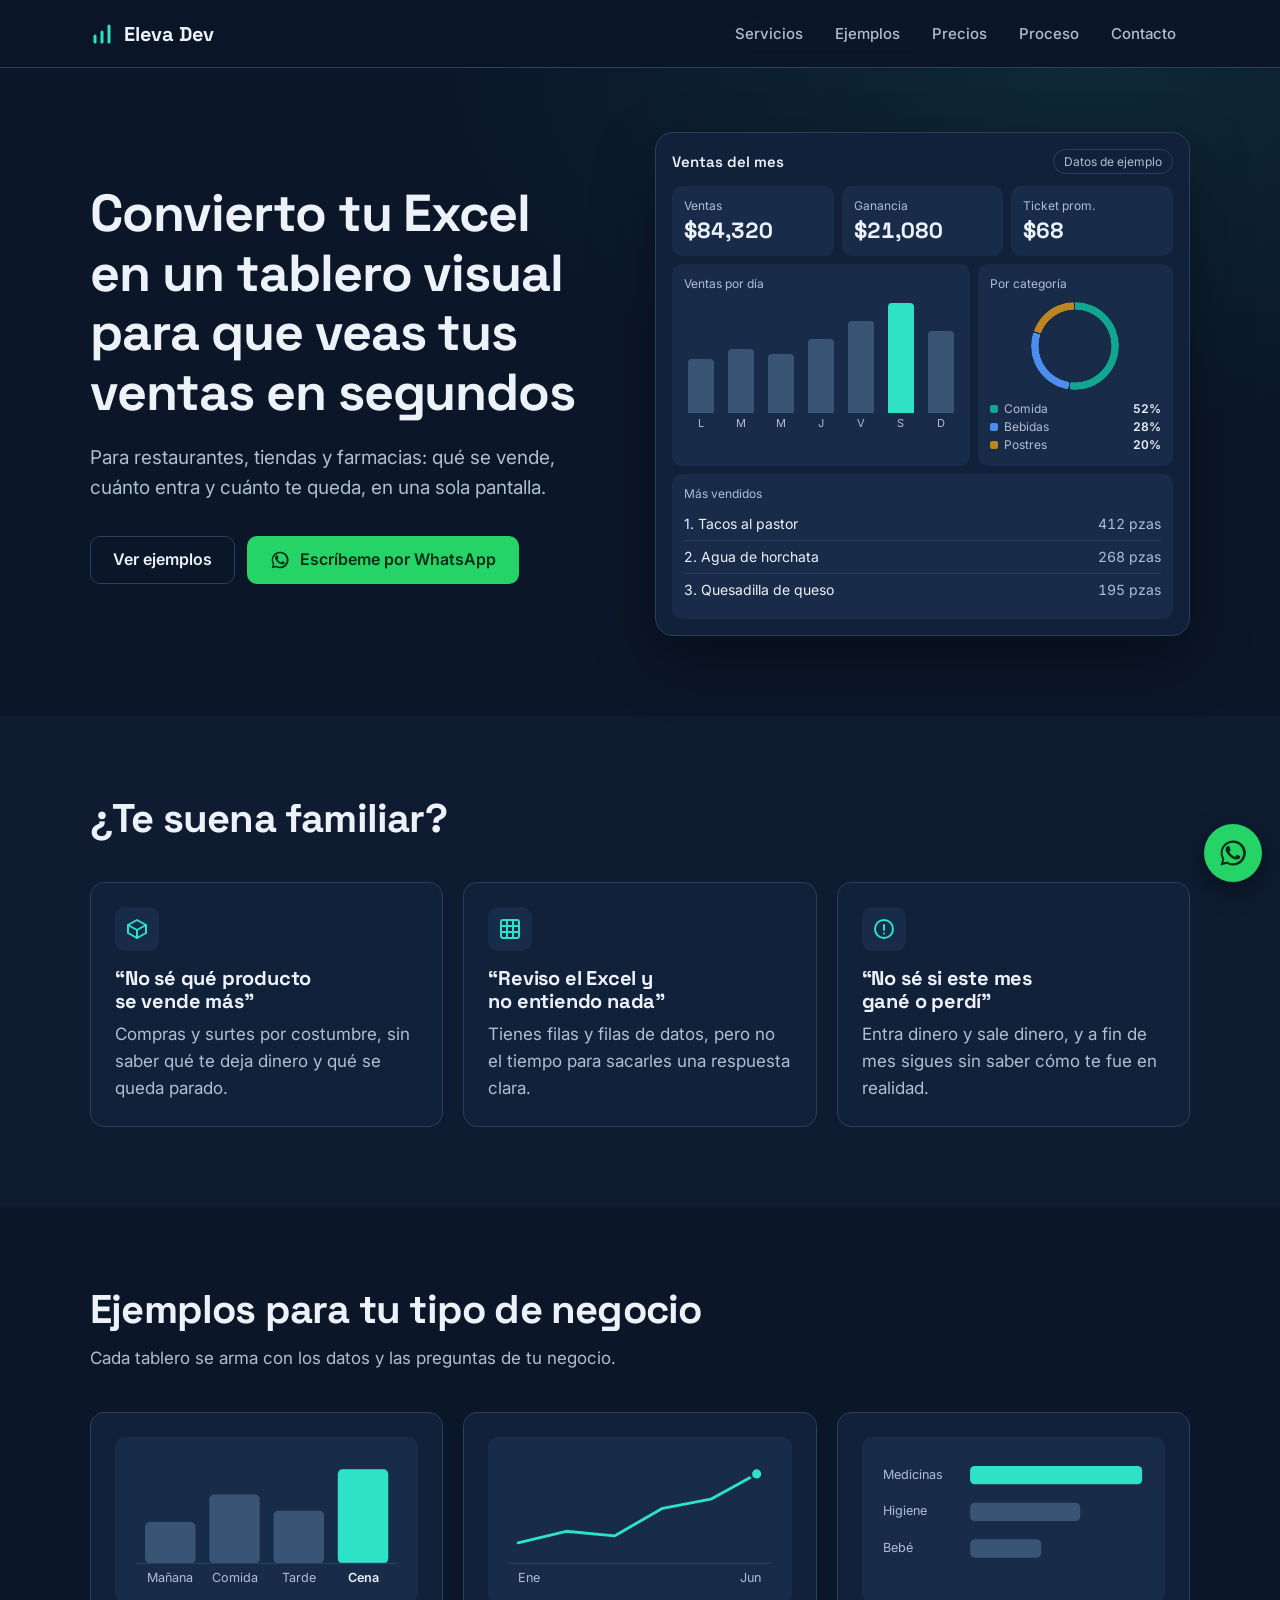
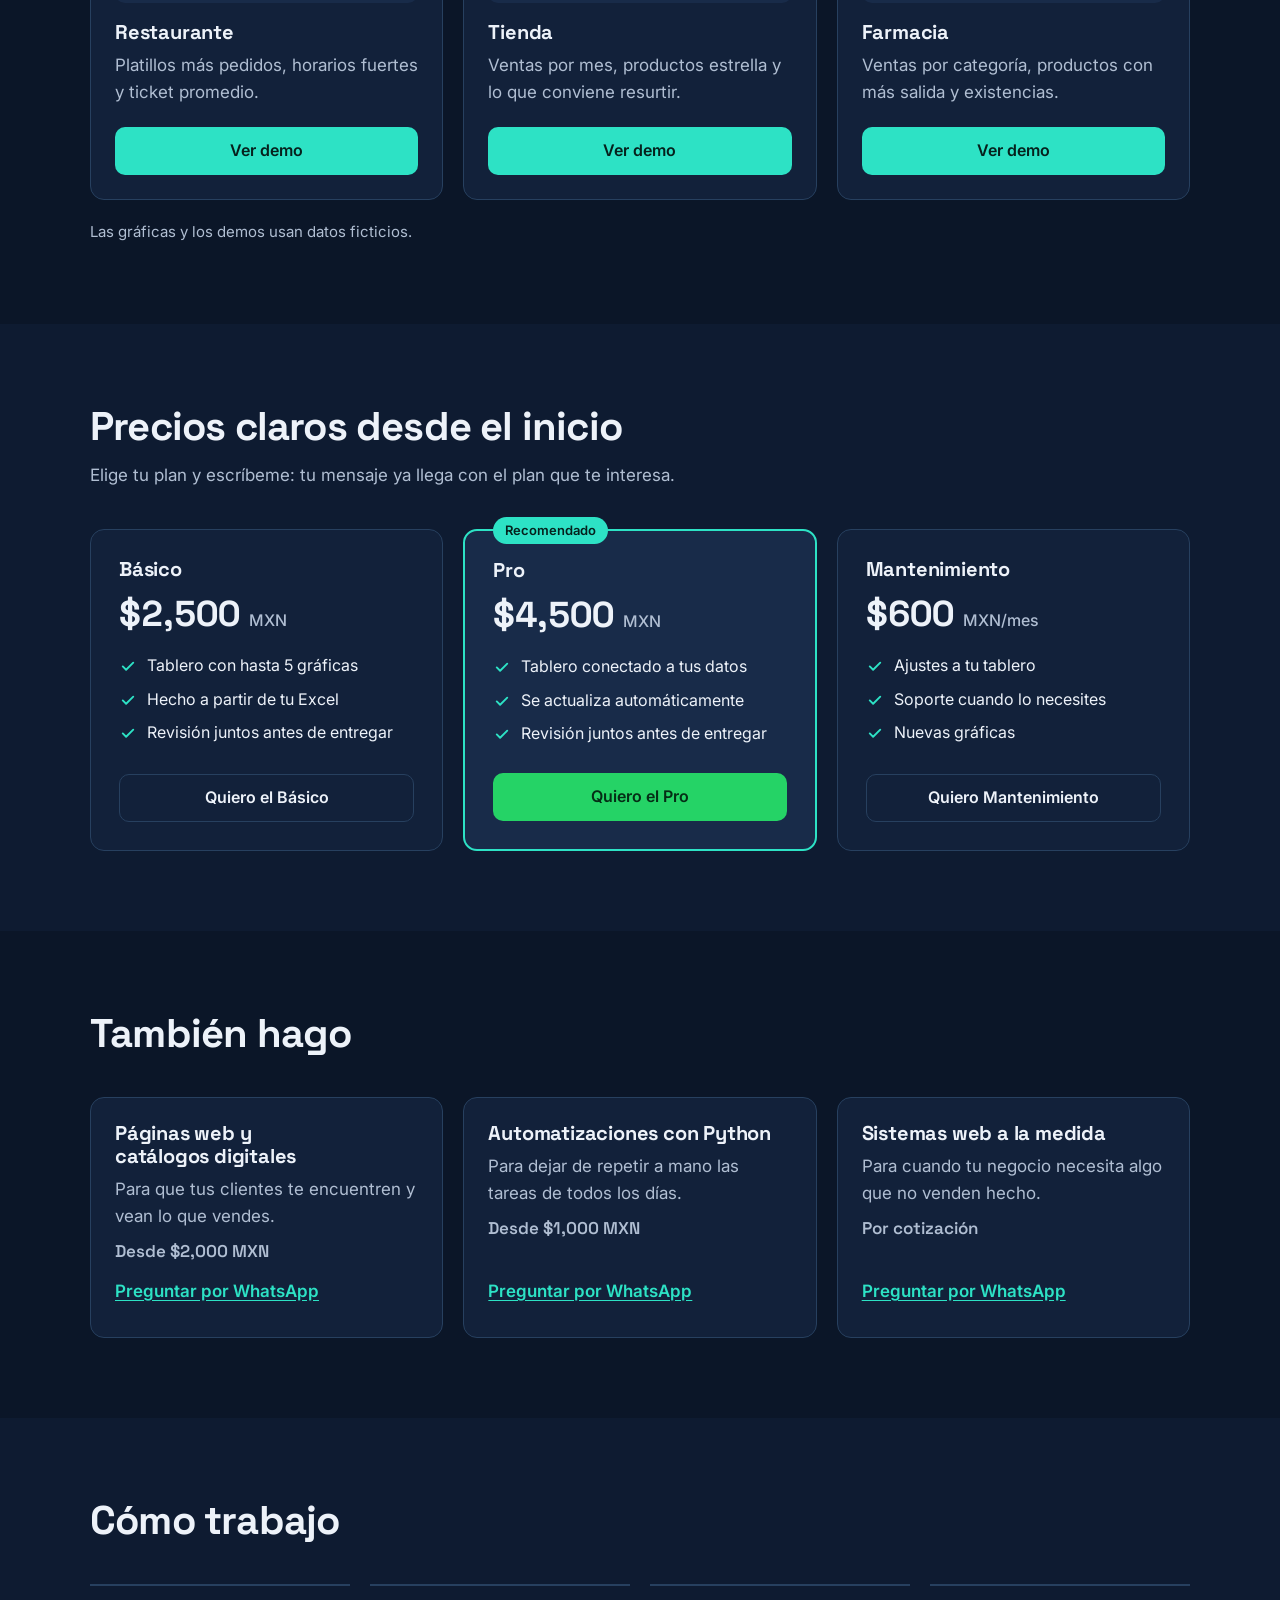
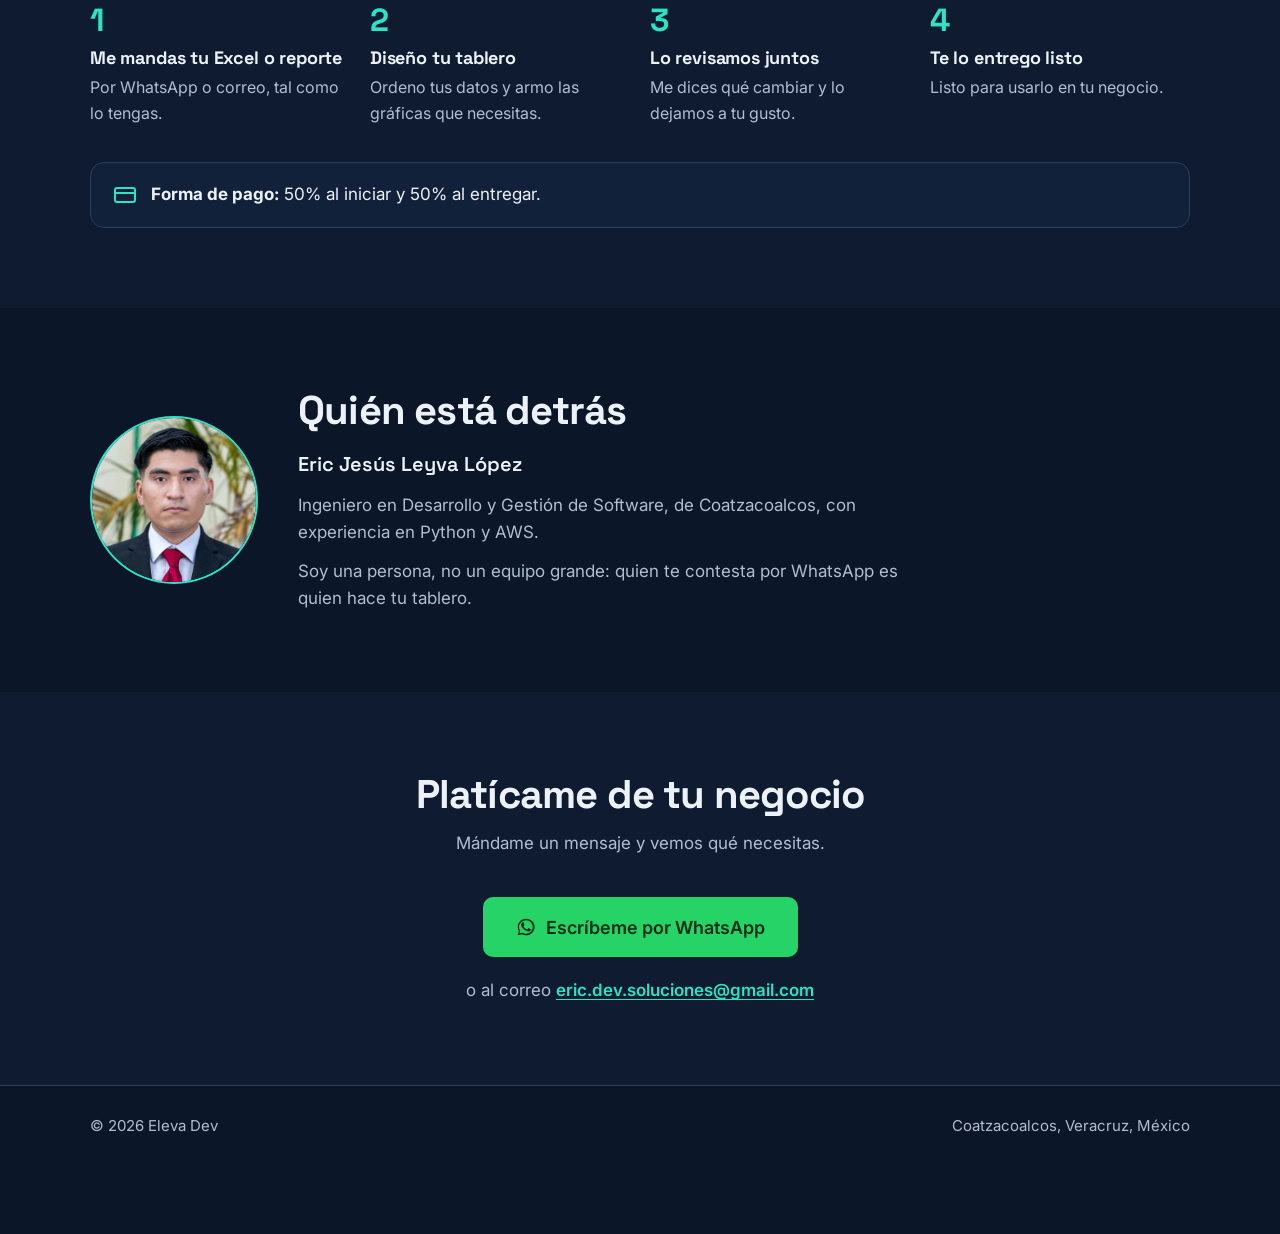
==== index.html @ 09cb17b2 "Activar demos de tienda y farmacia Reemplaza los botones Próximamente por enlaces a los demos en Str" ====
<!DOCTYPE html>
<html lang="es-MX">
<head>
  <meta charset="UTF-8">
  <meta name="viewport" content="width=device-width, initial-scale=1">

  <!-- =====================================================================
       SEO Y VISTA PREVIA AL COMPARTIR (WhatsApp y Facebook)
       Qué puedes modificar: el texto de title, description y og:*.
       Nota: estas etiquetas no se leen desde CONFIG, porque WhatsApp y
       Facebook no ejecutan JavaScript. Si cambias el nombre del estudio,
       cámbialo también aquí.
       ===================================================================== -->
  <title>Eleva Dev | Dashboards de ventas para negocios en Coatzacoalcos</title>
  <meta name="description" content="Convierto tu Excel en un tablero visual para que veas tus ventas en segundos. Dashboards para restaurantes, tiendas y farmacias en Coatzacoalcos, Veracruz.">
  <meta name="author" content="Eric Jesús Leyva López">
  <meta name="theme-color" content="#0B1628">
  <meta property="og:type" content="website">
  <meta property="og:locale" content="es_MX">
  <meta property="og:site_name" content="Eleva Dev">
  <!-- og:url y og:image deben ser direcciones completas. Si tu usuario de GitHub
       no es ericsitodes, cambia ericsitodes.github.io en las dos líneas. -->
  <meta property="og:url" content="https://ericsitodes.github.io/">
  <meta property="og:title" content="Eleva Dev | Dashboards de ventas para negocios en Coatzacoalcos">
  <meta property="og:description" content="Convierto tu Excel en un tablero visual. Dashboards para restaurantes, tiendas y farmacias en Coatzacoalcos, con precios claros desde el inicio.">

  <meta property="og:image" content="https://ericsitodes.github.io/assets/og-image.png">
  <meta property="og:image:type" content="image/png">
  <meta property="og:image:width" content="1200">
  <meta property="og:image:height" content="630">
  <meta property="og:image:alt" content="Eleva Dev: dashboards de ventas para negocios en Coatzacoalcos">

  <!-- Ícono de la pestaña, dibujado aquí mismo para no depender de otro archivo -->
  <link rel="icon" href="data:image/svg+xml,%3Csvg xmlns='http://www.w3.org/2000/svg' viewBox='0 0 32 32'%3E%3Crect width='32' height='32' rx='8' fill='%230B1628'/%3E%3Cpath d='M8 23V16M16 23V11M24 23V7' stroke='%232DE2C5' stroke-width='4' stroke-linecap='round'/%3E%3C/svg%3E">

  <!-- Tipografías: Space Grotesk para títulos e Inter para el texto -->
  <link rel="preconnect" href="https://fonts.googleapis.com">
  <link rel="preconnect" href="https://fonts.gstatic.com" crossorigin>
  <link href="https://fonts.googleapis.com/css2?family=Inter:wght@400;500;600&family=Space+Grotesk:wght@500;600;700&display=swap" rel="stylesheet">

  <!-- Avisa al CSS que hay JavaScript. Sin él, todo se muestra sin animación. -->
  <script>document.documentElement.classList.add('js');</script>

  <!-- Estilos: colores, tipografía y diseño de toda la página -->
  <link rel="stylesheet" href="css/styles.css">
</head>

<body>
  <a class="skip-link" href="#contenido">Saltar al contenido</a>

  <!-- =====================================================================
       1. MENÚ SUPERIOR
       Qué puedes modificar: el texto de los enlaces. Cada href debe coincidir
       con el id de la sección a la que lleva.
       ===================================================================== -->
  <header class="site-header">
    <div class="container">
      <a class="logo" href="#inicio">
        <svg viewBox="0 0 24 24" fill="none" stroke="currentColor" stroke-width="3" stroke-linecap="round" aria-hidden="true"><path d="M5 20v-6M12 20V10M19 20V4"/></svg>
        <span data-config="estudio">Eleva Dev</span>
      </a>

      <button class="menu-toggle" type="button" aria-label="Abrir menú" aria-expanded="false" aria-controls="menu-principal">
        <svg class="icon-open" viewBox="0 0 24 24" fill="none" stroke="currentColor" stroke-width="2" stroke-linecap="round" aria-hidden="true"><path d="M3 6h18M3 12h18M3 18h18"/></svg>
        <svg class="icon-close" viewBox="0 0 24 24" fill="none" stroke="currentColor" stroke-width="2" stroke-linecap="round" aria-hidden="true"><path d="M5 5l14 14M19 5L5 19"/></svg>
      </button>

      <nav class="site-nav" id="menu-principal" aria-label="Menú principal">
        <ul class="nav-list">
          <li><a href="#servicios">Servicios</a></li>
          <li><a href="#ejemplos">Ejemplos</a></li>
          <li><a href="#precios">Precios</a></li>
          <li><a href="#proceso">Proceso</a></li>
          <li><a href="#contacto">Contacto</a></li>
        </ul>
      </nav>
    </div>
  </header>

  <main id="contenido">

    <!-- ===================================================================
         2. HERO (primera pantalla)
         Qué puedes modificar: la frase, el subtítulo y los datos de la
         maqueta. Para cambiar una barra, edita --h (su altura en %).
         =================================================================== -->
    <section class="hero" id="inicio">
      <div class="container hero-grid">
        <div>
          <h1>Convierto tu Excel en un tablero visual para que veas tus ventas en segundos</h1>
          <p class="hero-lead">Para restaurantes, tiendas y farmacias: qué se vende, cuánto entra y cuánto te queda, en una sola pantalla.</p>
          <div class="hero-actions">
            <a class="btn btn--ghost" href="#ejemplos">Ver ejemplos</a>
            <a class="btn btn--whatsapp" href="#contacto" data-whatsapp>
              <svg viewBox="0 0 24 24" fill="currentColor" aria-hidden="true"><use href="#icon-whatsapp"/></svg>
              Escríbeme por WhatsApp
            </a>
          </div>
        </div>

        <div class="mock reveal" role="img" aria-label="Ejemplo de tablero de ventas de un restaurante con datos ficticios: ventas del mes de 84,320 pesos, ganancia de 21,080 pesos y ticket promedio de 68 pesos. El sábado es el día con más ventas y los tacos al pastor son el producto más vendido.">
          <div class="mock-top">
            <span class="mock-title">Ventas del mes</span>
            <span class="mock-tag">Datos de ejemplo</span>
          </div>

          <div class="kpis">
            <div class="kpi"><div class="kpi-label">Ventas</div><div class="kpi-value">$84,320</div></div>
            <div class="kpi"><div class="kpi-label">Ganancia</div><div class="kpi-value">$21,080</div></div>
            <div class="kpi"><div class="kpi-label">Ticket prom.</div><div class="kpi-value">$68</div></div>
          </div>

          <div class="panels">
            <div class="panel panel--bars">
              <div class="panel-title">Ventas por día</div>
              <div class="bars">
                <div class="bar-col"><div class="bar" style="--h:42%"></div><span>L</span></div>
                <div class="bar-col"><div class="bar" style="--h:50%"></div><span>M</span></div>
                <div class="bar-col"><div class="bar" style="--h:46%"></div><span>M</span></div>
                <div class="bar-col"><div class="bar" style="--h:58%"></div><span>J</span></div>
                <div class="bar-col"><div class="bar" style="--h:72%"></div><span>V</span></div>
                <div class="bar-col"><div class="bar bar--top" style="--h:86%"></div><span>S</span></div>
                <div class="bar-col"><div class="bar" style="--h:64%"></div><span>D</span></div>
              </div>
            </div>

            <div class="panel panel--donut">
              <div class="panel-title">Por categoría</div>
              <div class="donut-wrap">
                <div class="donut"></div>
                <ul class="legend">
                  <li><i class="dot dot--1"></i>Comida<b>52%</b></li>
                  <li><i class="dot dot--2"></i>Bebidas<b>28%</b></li>
                  <li><i class="dot dot--3"></i>Postres<b>20%</b></li>
                </ul>
              </div>
            </div>

            <div class="panel panel--list">
              <div class="panel-title">Más vendidos</div>
              <ol class="top-list">
                <li><span>1. Tacos al pastor</span><span>412 pzas</span></li>
                <li><span>2. Agua de horchata</span><span>268 pzas</span></li>
                <li><span>3. Quesadilla de queso</span><span>195 pzas</span></li>
              </ol>
            </div>
          </div>
        </div>
      </div>
    </section>

    <!-- ===================================================================
         3. EL PROBLEMA
         Qué puedes modificar: el título y el texto de cada tarjeta.
         =================================================================== -->
    <section class="section section--alt" aria-labelledby="titulo-problema">
      <div class="container">
        <div class="section-head reveal">
          <h2 id="titulo-problema">¿Te suena familiar?</h2>
        </div>
        <div class="grid-3">
          <article class="card reveal">
            <svg class="problem-icon" viewBox="0 0 24 24" fill="none" stroke="currentColor" stroke-width="2" stroke-linecap="round" stroke-linejoin="round" aria-hidden="true"><path d="M21 8l-9-5-9 5v8l9 5 9-5V8z"/><path d="M3 8l9 5 9-5M12 13v8"/></svg>
            <h3>“No sé qué producto se vende más”</h3>
            <p>Compras y surtes por costumbre, sin saber qué te deja dinero y qué se queda parado.</p>
          </article>
          <article class="card reveal">
            <svg class="problem-icon" viewBox="0 0 24 24" fill="none" stroke="currentColor" stroke-width="2" stroke-linecap="round" stroke-linejoin="round" aria-hidden="true"><rect x="3" y="3" width="18" height="18" rx="2"/><path d="M3 9h18M3 15h18M9 3v18M15 3v18"/></svg>
            <h3>“Reviso el Excel y no entiendo nada”</h3>
            <p>Tienes filas y filas de datos, pero no el tiempo para sacarles una respuesta clara.</p>
          </article>
          <article class="card reveal">
            <svg class="problem-icon" viewBox="0 0 24 24" fill="none" stroke="currentColor" stroke-width="2" stroke-linecap="round" stroke-linejoin="round" aria-hidden="true"><circle cx="12" cy="12" r="9"/><path d="M12 8v5M12 16.5v.01"/></svg>
            <h3>“No sé si este mes gané o perdí”</h3>
            <p>Entra dinero y sale dinero, y a fin de mes sigues sin saber cómo te fue en realidad.</p>
          </article>
        </div>
      </div>
    </section>

    <!-- ===================================================================
         4. EJEMPLOS (portafolio)
         Qué puedes modificar: el texto y el link de cada demo.
         En cada botón "Ver demo" cambia href="#" por el link de Streamlit.
         =================================================================== -->
    <section class="section" id="ejemplos" aria-labelledby="titulo-ejemplos">
      <div class="container">
        <div class="section-head reveal">
          <h2 id="titulo-ejemplos">Ejemplos para tu tipo de negocio</h2>
          <p>Cada tablero se arma con los datos y las preguntas de tu negocio.</p>
        </div>

        <div class="grid-3">
          <article class="card demo-card reveal">
            <div class="demo-chart">
              <svg viewBox="0 0 240 120" role="img" aria-labelledby="demo-r">
                <title id="demo-r">Gráfica ilustrativa de barras: ventas por horario, con la cena como el horario más fuerte.</title>
                <rect class="v-bar fill-muted" x="14" y="62" width="44" height="36" rx="4"/>
                <rect class="v-bar fill-muted" x="70" y="38" width="44" height="60" rx="4"/>
                <rect class="v-bar fill-muted" x="126" y="52" width="44" height="46" rx="4"/>
                <rect class="v-bar fill-accent" x="182" y="16" width="44" height="82" rx="4"/>
                <line class="baseline" x1="6" y1="98" x2="234" y2="98"/>
                <text x="36" y="114" text-anchor="middle">Mañana</text>
                <text x="92" y="114" text-anchor="middle">Comida</text>
                <text x="148" y="114" text-anchor="middle">Tarde</text>
                <text class="label-strong" x="204" y="114" text-anchor="middle">Cena</text>
              </svg>
            </div>
            <h3>Restaurante</h3>
            <p>Platillos más pedidos, horarios fuertes y ticket promedio.</p>
            <!-- Link de Streamlit del restaurante -->
            <a class="btn btn--primary" href="https://palapa-demo.streamlit.app/" target="_blank" rel="noopener" aria-label="Ver demo del tablero para restaurante">Ver demo</a>
          </article>

          <article class="card demo-card reveal">
            <div class="demo-chart">
              <svg viewBox="0 0 240 120" role="img" aria-labelledby="demo-t">
                <title id="demo-t">Gráfica ilustrativa de línea: ventas de la tienda subiendo a lo largo de seis meses.</title>
                <line class="baseline" x1="6" y1="98" x2="234" y2="98"/>
                <path class="line" pathLength="1" d="M14 80 L56 70 L98 74 L140 50 L182 42 L222 20"/>
                <circle class="point" cx="222" cy="20" r="5"/>
                <text x="14" y="114">Ene</text>
                <text x="226" y="114" text-anchor="end">Jun</text>
              </svg>
            </div>
            <h3>Tienda</h3>
            <p>Ventas por mes, productos estrella y lo que conviene resurtir.</p>
            <a class="btn btn--primary" href="https://demo-tienda.streamlit.app/" target="_blank" rel="noopener" aria-label="Ver demo del tablero para tienda">Ver demo</a>
          </article>

          <article class="card demo-card reveal">
            <div class="demo-chart">
              <svg viewBox="0 0 240 120" role="img" aria-labelledby="demo-f">
                <title id="demo-f">Gráfica ilustrativa de barras horizontales: ventas por categoría de farmacia, encabezadas por medicamentos.</title>
                <text x="6" y="24">Medicinas</text>
                <rect class="h-bar fill-accent" x="82" y="13" width="150" height="16" rx="4"/>
                <text x="6" y="56">Higiene</text>
                <rect class="h-bar fill-muted" x="82" y="45" width="96" height="16" rx="4"/>
                <text x="6" y="88">Bebé</text>
                <rect class="h-bar fill-muted" x="82" y="77" width="62" height="16" rx="4"/>
              </svg>
            </div>
            <h3>Farmacia</h3>
            <p>Ventas por categoría, productos con más salida y existencias.</p>
            <a class="btn btn--primary" href="https://demo-farmacia.streamlit.app/" target="_blank" rel="noopener" aria-label="Ver demo del tablero para farmacia">Ver demo</a>
          </article>
        </div>
        <p class="note reveal">Las gráficas y los demos usan datos ficticios.</p>
      </div>
    </section>

    <!-- ===================================================================
         5. PRECIOS DEL SERVICIO ESTRELLA
         Qué puedes modificar: precios y listas de lo que incluye cada plan.
         data-mensaje es el texto que llega prellenado a tu WhatsApp.
         =================================================================== -->
    <section class="section section--alt" id="precios" aria-labelledby="titulo-precios">
      <div class="container">
        <div class="section-head reveal">
          <h2 id="titulo-precios">Precios claros desde el inicio</h2>
          <p>Elige tu plan y escríbeme: tu mensaje ya llega con el plan que te interesa.</p>
        </div>

        <div class="pricing">
          <article class="card plan reveal">
            <h3>Básico</h3>
            <div class="plan-price">$2,500 <small>MXN</small></div>
            <ul class="plan-list">
              <li><svg viewBox="0 0 24 24" fill="none" stroke="currentColor" stroke-width="2.5" stroke-linecap="round" stroke-linejoin="round" aria-hidden="true"><use href="#icon-check"/></svg>Tablero con hasta 5 gráficas</li>
              <li><svg viewBox="0 0 24 24" fill="none" stroke="currentColor" stroke-width="2.5" stroke-linecap="round" stroke-linejoin="round" aria-hidden="true"><use href="#icon-check"/></svg>Hecho a partir de tu Excel</li>
              <li><svg viewBox="0 0 24 24" fill="none" stroke="currentColor" stroke-width="2.5" stroke-linecap="round" stroke-linejoin="round" aria-hidden="true"><use href="#icon-check"/></svg>Revisión juntos antes de entregar</li>
            </ul>
            <a class="btn btn--ghost" href="#contacto" data-whatsapp data-mensaje="Hola, me interesa el plan Básico de $2,500 MXN para un tablero con mi Excel.">Quiero el Básico</a>
          </article>

          <article class="card plan plan--featured reveal">
            <span class="plan-badge">Recomendado</span>
            <h3>Pro</h3>
            <div class="plan-price">$4,500 <small>MXN</small></div>
            <ul class="plan-list">
              <li><svg viewBox="0 0 24 24" fill="none" stroke="currentColor" stroke-width="2.5" stroke-linecap="round" stroke-linejoin="round" aria-hidden="true"><use href="#icon-check"/></svg>Tablero conectado a tus datos</li>
              <li><svg viewBox="0 0 24 24" fill="none" stroke="currentColor" stroke-width="2.5" stroke-linecap="round" stroke-linejoin="round" aria-hidden="true"><use href="#icon-check"/></svg>Se actualiza automáticamente</li>
              <li><svg viewBox="0 0 24 24" fill="none" stroke="currentColor" stroke-width="2.5" stroke-linecap="round" stroke-linejoin="round" aria-hidden="true"><use href="#icon-check"/></svg>Revisión juntos antes de entregar</li>
            </ul>
            <a class="btn btn--whatsapp" href="#contacto" data-whatsapp data-mensaje="Hola, me interesa el plan Pro de $4,500 MXN para un tablero que se actualice automáticamente.">Quiero el Pro</a>
          </article>

          <article class="card plan reveal">
            <h3>Mantenimiento</h3>
            <div class="plan-price">$600 <small>MXN/mes</small></div>
            <ul class="plan-list">
              <li><svg viewBox="0 0 24 24" fill="none" stroke="currentColor" stroke-width="2.5" stroke-linecap="round" stroke-linejoin="round" aria-hidden="true"><use href="#icon-check"/></svg>Ajustes a tu tablero</li>
              <li><svg viewBox="0 0 24 24" fill="none" stroke="currentColor" stroke-width="2.5" stroke-linecap="round" stroke-linejoin="round" aria-hidden="true"><use href="#icon-check"/></svg>Soporte cuando lo necesites</li>
              <li><svg viewBox="0 0 24 24" fill="none" stroke="currentColor" stroke-width="2.5" stroke-linecap="round" stroke-linejoin="round" aria-hidden="true"><use href="#icon-check"/></svg>Nuevas gráficas</li>
            </ul>
            <a class="btn btn--ghost" href="#contacto" data-whatsapp data-mensaje="Hola, me interesa el plan de Mantenimiento de $600 MXN al mes para mi tablero.">Quiero Mantenimiento</a>
          </article>
        </div>
      </div>
    </section>

    <!-- ===================================================================
         6. OTROS SERVICIOS ("También hago")
         Qué puedes modificar: nombre, descripción y precio de cada servicio.
         =================================================================== -->
    <section class="section" id="servicios" aria-labelledby="titulo-servicios">
      <div class="container">
        <div class="section-head reveal">
          <h2 id="titulo-servicios">También hago</h2>
        </div>
        <div class="grid-3">
          <article class="card service reveal">
            <h3>Páginas web y catálogos digitales</h3>
            <p>Para que tus clientes te encuentren y vean lo que vendes.</p>
            <p class="service-price">Desde $2,000 MXN</p>
            <a class="text-link" href="#contacto" data-whatsapp data-mensaje="Hola, me interesa una página web o catálogo digital para mi negocio.">Preguntar por WhatsApp</a>
          </article>
          <article class="card service reveal">
            <h3>Automatizaciones con Python</h3>
            <p>Para dejar de repetir a mano las tareas de todos los días.</p>
            <p class="service-price">Desde $1,000 MXN</p>
            <a class="text-link" href="#contacto" data-whatsapp data-mensaje="Hola, me interesa automatizar una tarea de mi negocio con Python.">Preguntar por WhatsApp</a>
          </article>
          <article class="card service reveal">
            <h3>Sistemas web a la medida</h3>
            <p>Para cuando tu negocio necesita algo que no venden hecho.</p>
            <p class="service-price">Por cotización</p>
            <a class="text-link" href="#contacto" data-whatsapp data-mensaje="Hola, quiero cotizar un sistema web a la medida para mi negocio.">Preguntar por WhatsApp</a>
          </article>
        </div>
      </div>
    </section>

    <!-- ===================================================================
         7. CÓMO TRABAJO
         Qué puedes modificar: el texto de los pasos y la forma de pago.
         Los números se generan solos con CSS.
         =================================================================== -->
    <section class="section section--alt" id="proceso" aria-labelledby="titulo-proceso">
      <div class="container">
        <div class="section-head reveal">
          <h2 id="titulo-proceso">Cómo trabajo</h2>
        </div>
        <ol class="steps">
          <li class="step reveal">
            <h3>Me mandas tu Excel o reporte</h3>
            <p>Por WhatsApp o correo, tal como lo tengas.</p>
          </li>
          <li class="step reveal">
            <h3>Diseño tu tablero</h3>
            <p>Ordeno tus datos y armo las gráficas que necesitas.</p>
          </li>
          <li class="step reveal">
            <h3>Lo revisamos juntos</h3>
            <p>Me dices qué cambiar y lo dejamos a tu gusto.</p>
          </li>
          <li class="step reveal">
            <h3>Te lo entrego listo</h3>
            <p>Listo para usarlo en tu negocio.</p>
          </li>
        </ol>
        <p class="payment reveal">
          <svg viewBox="0 0 24 24" fill="none" stroke="currentColor" stroke-width="2" stroke-linecap="round" stroke-linejoin="round" aria-hidden="true"><rect x="2" y="5" width="20" height="14" rx="2"/><path d="M2 10h20"/></svg>
          <span><strong>Forma de pago:</strong> 50% al iniciar y 50% al entregar.</span>
        </p>
      </div>
    </section>

    <!-- ===================================================================
         8. QUIÉN ESTÁ DETRÁS
         Para cambiar tu foto: reemplaza assets/foto.jpg por otra imagen
         cuadrada con el mismo nombre.
         =================================================================== -->
    <section class="section" aria-labelledby="titulo-quien">
      <div class="container">
        <div class="about reveal">
          <img class="avatar" src="assets/foto.jpg" alt="Foto de Eric Jesús Leyva López" width="400" height="400" loading="lazy">
          <div>
            <h2 id="titulo-quien">Quién está detrás</h2>
            <p class="about-name" data-config="responsable">Eric Jesús Leyva López</p>
            <p>Ingeniero en Desarrollo y Gestión de Software, de Coatzacoalcos, con experiencia en Python y AWS.</p>
            <p>Soy una persona, no un equipo grande: quien te contesta por WhatsApp es quien hace tu tablero.</p>
          </div>
        </div>
      </div>
    </section>

    <!-- ===================================================================
         9. CONTACTO
         El botón y el correo se generan desde CONFIG (en js/main.js).
         =================================================================== -->
    <section class="section section--alt contact" id="contacto" aria-labelledby="titulo-contacto">
      <div class="container reveal">
        <div class="section-head">
          <h2 id="titulo-contacto">Platícame de tu negocio</h2>
          <p>Mándame un mensaje y vemos qué necesitas.</p>
        </div>
        <a class="btn btn--whatsapp btn--large" href="#contacto" data-whatsapp>
          <svg viewBox="0 0 24 24" fill="currentColor" aria-hidden="true"><use href="#icon-whatsapp"/></svg>
          Escríbeme por WhatsApp
        </a>
        <p class="contact-mail">o al correo <a href="#contacto" data-correo></a></p>
      </div>
    </section>
  </main>

  <!-- =====================================================================
       10. PIE DE PÁGINA
       El nombre y el año se llenan solos con JavaScript.
       ===================================================================== -->
  <footer class="site-footer">
    <div class="container">
      <span>&copy; <span id="anio">2026</span> <span data-config="estudio">Eleva Dev</span></span>
      <span data-config="ubicacion">Coatzacoalcos, Veracruz, México</span>
    </div>
  </footer>

  <!-- Botón flotante de WhatsApp -->
  <a class="wa-float" href="#contacto" data-whatsapp aria-label="Escríbeme por WhatsApp">
    <svg viewBox="0 0 24 24" fill="currentColor" aria-hidden="true"><use href="#icon-whatsapp"/></svg>
  </a>

  <!-- Íconos que se repiten en la página. Se dibujan una vez y se reutilizan con <use>. -->
  <svg width="0" height="0" style="position:absolute" aria-hidden="true">
    <symbol id="icon-check" viewBox="0 0 24 24"><path d="M5 12.5l4.5 4.5L19 7.5"/></symbol>
    <symbol id="icon-whatsapp" viewBox="0 0 24 24"><path d="M17.5 14.4c-.3-.1-1.8-.9-2-1-.3-.1-.5-.1-.7.2-.2.3-.8 1-.9 1.2-.2.2-.3.2-.6.1-.3-.2-1.3-.5-2.4-1.5-.9-.8-1.5-1.8-1.7-2.1-.2-.3 0-.5.1-.6l.5-.5c.1-.2.2-.3.3-.5.1-.2 0-.4 0-.5-.1-.1-.7-1.7-.9-2.3-.3-.6-.5-.5-.7-.5h-.6c-.2 0-.5.1-.8.4-.3.3-1 1-1 2.4s1 2.8 1.2 3c.1.2 2 3.1 4.9 4.3.7.3 1.2.5 1.6.6.7.2 1.3.2 1.8.1.6-.1 1.8-.7 2-1.4.2-.7.2-1.3.2-1.4-.1-.2-.3-.3-.6-.4zM12 2a10 10 0 0 0-8.6 15L2 22l5.2-1.4A10 10 0 1 0 12 2zm0 18.2c-1.5 0-3-.4-4.3-1.2l-.3-.2-3.1.8.8-3-.2-.3A8.2 8.2 0 1 1 12 20.2z"/></symbol>
  </svg>

  <!-- Lógica: tus datos (CONFIG), enlaces, menú y animaciones -->
  <script src="js/main.js"></script>
</body>
</html>
---- css/styles.css ----
/* =================================================================
   COLORES Y MEDIDAS
   Qué puedes modificar: cambia un valor aquí y se actualiza en toda
   la página. --accent es el color de botones y datos.
   ================================================================= */
:root {
  --bg: #0B1628;
  --bg-alt: #0E1B31;
  --surface: #12213A;
  --surface-raised: #182B49;
  --border: #27405F;
  --text: #EDF2F9;
  --text-muted: #B0BED2;
  --accent: #2DE2C5;
  --accent-hover: #6BEDD8;
  --on-accent: #06211D;
  --whatsapp: #25D366;
  --whatsapp-hover: #4CE083;
  --on-whatsapp: #052E16;
  /* Colores de las gráficas, comprobados contra daltonismo */
  --chart-1: #10A68F;
  --chart-2: #4C8EF0;
  --chart-3: #BC8520;
  --chart-muted: #3A5475;
  --font-title: 'Space Grotesk', 'Segoe UI', system-ui, sans-serif;
  --font-body: 'Inter', 'Segoe UI', system-ui, sans-serif;
  --radius: 14px;
  --radius-small: 8px;
  --header-height: 68px;
}

/* ================= BASE ================= */
*, *::before, *::after { box-sizing: border-box; }
html { scroll-behavior: smooth; scroll-padding-top: calc(var(--header-height) + 12px); -webkit-text-size-adjust: 100%; }
body {
  margin: 0;
  background: var(--bg);
  color: var(--text);
  font-family: var(--font-body);
  font-size: 1.0625rem;
  line-height: 1.6;
  -webkit-font-smoothing: antialiased;
}
h1, h2, h3 { font-family: var(--font-title); line-height: 1.15; margin: 0; letter-spacing: -0.02em; text-wrap: balance; overflow-wrap: break-word; }
h3 { letter-spacing: -0.01em; }
p { margin: 0; }
ul, ol { margin: 0; padding: 0; list-style: none; }
a { color: inherit; }
svg { display: block; }
:focus-visible { outline: 3px solid var(--accent); outline-offset: 3px; border-radius: 4px; }

.container { width: 100%; max-width: 1140px; margin-inline: auto; padding-inline: 20px; }
.section { padding-block: 80px; }
.section--alt { background: var(--bg-alt); }
.section-head { max-width: 640px; margin-bottom: 40px; }
.section-head h2 { font-size: clamp(1.75rem, 1.3rem + 2vw, 2.5rem); }
.section-head p { color: var(--text-muted); margin-top: 12px; }

.skip-link { position: absolute; left: 12px; top: -60px; z-index: 100; background: var(--accent); color: var(--on-accent); padding: 8px 14px; border-radius: var(--radius-small); font-weight: 600; }
.skip-link:focus { top: 12px; }

.card { background: var(--surface); border: 1px solid var(--border); border-radius: var(--radius); padding: 24px; min-width: 0; }
.grid-3 { display: grid; grid-template-columns: repeat(3, minmax(0, 1fr)); gap: 20px; }

/* ================= BOTONES ================= */
.btn {
  display: inline-flex; align-items: center; justify-content: center; gap: 10px;
  min-height: 48px; padding: 12px 22px;
  border: 1px solid transparent; border-radius: 10px;
  font-family: var(--font-body); font-size: 1rem; font-weight: 600; line-height: 1.2;
  text-align: center; text-decoration: none; cursor: pointer;
  transition: background-color .18s ease, border-color .18s ease, transform .18s ease;
}
.btn:hover { transform: translateY(-1px); }
.btn svg { width: 20px; height: 20px; flex: none; }
.btn--whatsapp { background: var(--whatsapp); color: var(--on-whatsapp); }
.btn--whatsapp:hover { background: var(--whatsapp-hover); }
.btn--primary { background: var(--accent); color: var(--on-accent); }
.btn--primary:hover { background: var(--accent-hover); }
.btn--ghost { background: transparent; border-color: var(--border); color: var(--text); }
.btn--ghost:hover { border-color: var(--accent); }
.btn--large { font-size: 1.125rem; min-height: 60px; padding: 16px 32px; }
.btn--disabled { background: var(--surface-raised); border-color: var(--border); color: var(--text-muted); cursor: not-allowed; }
.btn--disabled:hover { transform: none; }

.text-link { display: inline-flex; align-items: center; min-height: 44px; color: var(--accent); font-weight: 600; text-underline-offset: 3px; }
.text-link:hover { color: var(--accent-hover); }

/* ================= 1. MENÚ SUPERIOR ================= */
.site-header {
  position: fixed; inset: 0 0 auto 0; z-index: 50; height: var(--header-height);
  background: rgba(11, 22, 40, .92); border-bottom: 1px solid var(--border);
  -webkit-backdrop-filter: blur(10px); backdrop-filter: blur(10px);
}
.site-header .container { height: 100%; display: flex; align-items: center; justify-content: space-between; gap: 16px; }
.logo { display: inline-flex; align-items: center; gap: 10px; font-family: var(--font-title); font-weight: 700; font-size: 1.25rem; text-decoration: none; letter-spacing: -0.01em; }
.logo svg { width: 24px; height: 24px; color: var(--accent); }
.nav-list { display: flex; gap: 4px; }
.nav-list a { display: block; padding: 8px 14px; border-radius: var(--radius-small); color: var(--text-muted); font-size: .9375rem; font-weight: 500; text-decoration: none; transition: color .18s ease; }
.nav-list a:hover { color: var(--accent); }
.menu-toggle { display: none; width: 44px; height: 44px; padding: 10px; background: none; border: 1px solid var(--border); border-radius: var(--radius-small); color: var(--text); cursor: pointer; }
.menu-toggle svg { width: 22px; height: 22px; }
.menu-toggle .icon-close { display: none; }
.menu-toggle[aria-expanded="true"] .icon-open { display: none; }
.menu-toggle[aria-expanded="true"] .icon-close { display: block; }

/* ================= 2. HERO ================= */
.hero { padding-block: calc(var(--header-height) + 64px) 80px; background: radial-gradient(60rem 32rem at 85% 10%, rgba(45, 226, 197, .09), transparent 70%); }
.hero-grid { display: grid; grid-template-columns: minmax(0, 1fr) minmax(0, 1.05fr); gap: 56px; align-items: center; }
.hero h1 { font-size: clamp(2rem, 1.35rem + 3vw, 3.25rem); }
.hero-lead { color: var(--text-muted); font-size: 1.1875rem; margin-top: 20px; max-width: 34em; }
.hero-actions { display: flex; flex-wrap: wrap; gap: 12px; margin-top: 32px; }

/* Maqueta del tablero: todo es HTML y CSS, sin imágenes */
.mock { background: var(--surface); border: 1px solid var(--border); border-radius: 18px; padding: 16px; box-shadow: 0 24px 60px rgba(0, 0, 0, .35); min-width: 0; }
.mock-top { display: flex; align-items: center; justify-content: space-between; gap: 12px; margin-bottom: 12px; }
.mock-title { font-family: var(--font-title); font-weight: 600; font-size: .9375rem; }
.mock-tag { font-size: .75rem; color: var(--text-muted); border: 1px solid var(--border); border-radius: 99px; padding: 2px 10px; white-space: nowrap; }
.kpis { display: grid; grid-template-columns: repeat(3, minmax(0, 1fr)); gap: 8px; }
.kpi, .panel { background: var(--surface-raised); border-radius: 10px; padding: 12px; min-width: 0; }
.kpi-label, .panel-title { font-size: .75rem; color: var(--text-muted); line-height: 1.3; }
.kpi-value { font-family: var(--font-title); font-weight: 700; font-size: clamp(1.0625rem, .9rem + .8vw, 1.375rem); font-variant-numeric: tabular-nums; line-height: 1.3; margin-top: 2px; }
.panels { display: grid; grid-template-columns: repeat(5, minmax(0, 1fr)); gap: 8px; margin-top: 8px; }
.panel--bars { grid-column: span 3; }
.panel--donut { grid-column: span 2; }
.panel--list { grid-column: 1 / -1; }

.bars { display: flex; align-items: flex-end; gap: 6px; height: 128px; margin-top: 10px; }
.bar-col { flex: 1; min-width: 0; height: 100%; display: flex; flex-direction: column; justify-content: flex-end; align-items: center; gap: 4px; }
.bar { width: 100%; max-width: 26px; height: var(--h); background: var(--chart-muted); border-radius: 4px 4px 0 0; transform-origin: bottom; }
.bar--top { background: var(--accent); }
.bar-col span { font-size: .6875rem; color: var(--text-muted); line-height: 1.2; }

.donut-wrap { display: flex; flex-direction: column; align-items: center; gap: 10px; margin-top: 10px; }
/* Para cambiar los porcentajes, ajusta los grados: 1% equivale a 3.6deg.
   Las franjas de 1.5deg color superficie separan cada rebanada. */
.donut {
  width: 88px; height: 88px; border-radius: 50%;
  background: conic-gradient(var(--chart-1) 0 187deg, var(--surface-raised) 0 189deg, var(--chart-2) 0 288deg, var(--surface-raised) 0 290deg, var(--chart-3) 0 358deg, var(--surface-raised) 0 360deg);
  -webkit-mask: radial-gradient(circle, transparent 58%, #000 59%);
  mask: radial-gradient(circle, transparent 58%, #000 59%);
}
.legend { width: 100%; font-size: .75rem; color: var(--text-muted); }
.legend li { display: flex; align-items: center; gap: 6px; line-height: 1.5; }
.legend b { margin-left: auto; color: var(--text); font-weight: 600; font-variant-numeric: tabular-nums; }
.dot { width: 8px; height: 8px; border-radius: 2px; flex: none; }
.dot--1 { background: var(--chart-1); }
.dot--2 { background: var(--chart-2); }
.dot--3 { background: var(--chart-3); }

.top-list { margin-top: 6px; font-size: .875rem; }
.top-list li { display: flex; justify-content: space-between; gap: 12px; padding-block: 5px; border-top: 1px solid var(--border); }
.top-list li:first-child { border-top: 0; }
.top-list span:last-child { color: var(--text-muted); font-variant-numeric: tabular-nums; white-space: nowrap; }

/* ================= 3. EL PROBLEMA ================= */
.problem-icon { width: 44px; height: 44px; padding: 10px; border-radius: 10px; background: var(--surface-raised); color: var(--accent); margin-bottom: 16px; }
.card h3 { font-size: 1.25rem; }
.card p { color: var(--text-muted); margin-top: 8px; }

/* ================= 4. EJEMPLOS ================= */
.demo-card { display: flex; flex-direction: column; }
.demo-chart { background: var(--surface-raised); border-radius: 10px; padding: 14px; margin-bottom: 18px; }
.demo-chart svg { width: 100%; height: auto; }
.demo-chart text { font-family: var(--font-body); font-size: 11px; fill: var(--text-muted); }
.demo-chart .label-strong { fill: var(--text); font-weight: 600; }
.demo-chart .baseline { stroke: var(--border); stroke-width: 1; }
.demo-chart .fill-accent { fill: var(--accent); }
.demo-chart .fill-muted { fill: var(--chart-muted); }
.demo-chart .line { fill: none; stroke: var(--accent); stroke-width: 2.5; stroke-linecap: round; stroke-linejoin: round; }
.demo-chart .point { fill: var(--accent); stroke: var(--surface-raised); stroke-width: 2; }
.v-bar { transform-box: fill-box; transform-origin: bottom; }
.h-bar { transform-box: fill-box; transform-origin: left; }
.demo-card .btn { margin-top: auto; width: 100%; }
.demo-card p { margin-bottom: 20px; }
.note { color: var(--text-muted); font-size: .9375rem; margin-top: 20px; }

/* ================= 5. PRECIOS ================= */
.pricing { display: grid; grid-template-columns: repeat(3, minmax(0, 1fr)); gap: 20px; align-items: stretch; }
.plan { display: flex; flex-direction: column; padding: 28px; position: relative; }
.plan--featured { background: var(--surface-raised); border: 2px solid var(--accent); }
.plan-badge { position: absolute; top: -14px; left: 28px; background: var(--accent); color: var(--on-accent); font-size: .8125rem; font-weight: 600; line-height: 1; padding: 7px 12px; border-radius: 99px; }
.plan-price { font-family: var(--font-title); font-weight: 700; font-size: 2.25rem; line-height: 1.1; margin-top: 14px; font-variant-numeric: tabular-nums; }
.plan-price small { font-family: var(--font-body); font-size: 1rem; font-weight: 500; color: var(--text-muted); letter-spacing: 0; }
.plan-list { margin-block: 20px 28px; display: grid; gap: 10px; color: var(--text); font-size: 1rem; }
.plan-list li { display: flex; gap: 10px; align-items: flex-start; line-height: 1.45; }
.plan-list svg { width: 18px; height: 18px; flex: none; margin-top: 3px; color: var(--accent); }
.plan .btn { margin-top: auto; width: 100%; }

/* ================= 6. TAMBIÉN HAGO ================= */
.service { display: flex; flex-direction: column; }
.service-price { font-family: var(--font-title); font-weight: 600; color: var(--text); margin-top: 14px; margin-bottom: 4px; }
.service .text-link { margin-top: auto; }

/* ================= 7. CÓMO TRABAJO ================= */
.steps { display: grid; grid-template-columns: repeat(4, minmax(0, 1fr)); gap: 20px; counter-reset: paso; }
.step { counter-increment: paso; border-top: 2px solid var(--border); padding-top: 18px; min-width: 0; }
.step::before { content: counter(paso); display: block; font-family: var(--font-title); font-weight: 700; font-size: 2rem; line-height: 1; color: var(--accent); margin-bottom: 12px; }
.step h3 { font-size: 1.125rem; }
.step p { color: var(--text-muted); margin-top: 6px; font-size: 1rem; }
.payment { display: flex; gap: 14px; align-items: center; margin-top: 36px; padding: 18px 22px; background: var(--surface); border: 1px solid var(--border); border-radius: var(--radius); }
.payment svg { width: 24px; height: 24px; flex: none; color: var(--accent); }

/* ================= 8. QUIÉN ESTÁ DETRÁS ================= */
.about { display: grid; grid-template-columns: auto minmax(0, 1fr); gap: 40px; align-items: center; max-width: 820px; }
.avatar { width: 168px; height: 168px; border-radius: 50%; display: grid; place-items: center; background: var(--surface-raised); border: 2px solid var(--accent); font-family: var(--font-title); font-weight: 700; font-size: 3.25rem; color: var(--accent); object-fit: cover; }
.about h2 { font-size: clamp(1.75rem, 1.3rem + 2vw, 2.5rem); }
.about-name { font-family: var(--font-title); font-weight: 600; font-size: 1.25rem; margin-top: 14px; }
.about p + p { color: var(--text-muted); margin-top: 12px; }

/* ================= 9. CONTACTO ================= */
.contact { text-align: center; }
.contact .section-head { margin-inline: auto; }
.contact-mail { display: block; margin-top: 20px; color: var(--text-muted); }
.contact-mail a { color: var(--accent); font-weight: 600; overflow-wrap: anywhere; text-underline-offset: 3px; }

/* ================= 10. PIE DE PÁGINA ================= */
.site-footer { border-top: 1px solid var(--border); padding-block: 28px 96px; color: var(--text-muted); font-size: .9375rem; }
.site-footer .container { display: flex; flex-wrap: wrap; justify-content: space-between; gap: 6px 24px; }

/* ================= BOTÓN FLOTANTE DE WHATSAPP ================= */
.wa-float { position: fixed; right: 18px; bottom: 18px; z-index: 40; width: 58px; height: 58px; display: grid; place-items: center; border-radius: 50%; background: var(--whatsapp); color: var(--on-whatsapp); box-shadow: 0 8px 24px rgba(0, 0, 0, .4); transition: background-color .18s ease, transform .18s ease; }
.wa-float:hover { background: var(--whatsapp-hover); transform: scale(1.05); }
.wa-float svg { width: 30px; height: 30px; }
.wa-float:focus-visible { border-radius: 50%; }

/* ================= ANIMACIONES =================
   Solo se activan con JavaScript y si la persona no pidió reducir
   el movimiento en su dispositivo. */
@media (prefers-reduced-motion: no-preference) {
  .js .reveal { opacity: 0; transform: translateY(14px); transition: opacity .6s ease, transform .6s ease; }
  .js .reveal.is-visible { opacity: 1; transform: none; }

  .js .bar, .js .v-bar { transform: scaleY(0); transition: transform .8s cubic-bezier(.2, .7, .2, 1); }
  .js .h-bar { transform: scaleX(0); transition: transform .8s cubic-bezier(.2, .7, .2, 1); }
  .js .is-visible .bar, .js .is-visible .v-bar { transform: scaleY(1); }
  .js .is-visible .h-bar { transform: scaleX(1); }
  /* Retraso escalonado: cada barra arranca un poco después que la anterior */
  .js .bar-col:nth-child(2) .bar, .js .v-bar:nth-of-type(2) { transition-delay: .05s; }
  .js .bar-col:nth-child(3) .bar, .js .v-bar:nth-of-type(3) { transition-delay: .1s; }
  .js .bar-col:nth-child(4) .bar, .js .v-bar:nth-of-type(4) { transition-delay: .15s; }
  .js .bar-col:nth-child(5) .bar, .js .v-bar:nth-of-type(5) { transition-delay: .2s; }
  .js .bar-col:nth-child(6) .bar { transition-delay: .25s; }
  .js .bar-col:nth-child(7) .bar { transition-delay: .3s; }

  .js .line { stroke-dasharray: 1; stroke-dashoffset: 1; transition: stroke-dashoffset 1.2s ease; }
  .js .is-visible .line { stroke-dashoffset: 0; }
}
@media (prefers-reduced-motion: reduce) {
  html { scroll-behavior: auto; }
  *, *::before, *::after { transition: none !important; animation: none !important; }
}

/* ================= CELULAR Y TABLET ================= */
@media (max-width: 960px) {
  .hero-grid { grid-template-columns: minmax(0, 1fr); gap: 40px; }
  .hero { padding-top: calc(var(--header-height) + 40px); }
  .grid-3, .pricing { grid-template-columns: minmax(0, 1fr); }
  .pricing { gap: 28px; }
  /* En celular el plan destacado aparece primero */
  .plan--featured { order: -1; }
  .steps { grid-template-columns: repeat(2, minmax(0, 1fr)); }
}
@media (max-width: 760px) {
  .section { padding-block: 60px; }
  .menu-toggle { display: block; }
  .site-nav { display: none; position: absolute; top: 100%; left: 0; right: 0; background: var(--bg); border-bottom: 1px solid var(--border); padding: 8px 20px 16px; }
  .site-nav.is-open { display: block; }
  .nav-list { flex-direction: column; }
  .nav-list a { padding: 12px 8px; font-size: 1.0625rem; color: var(--text); }
  .hero-actions .btn { width: 100%; }
  .about { grid-template-columns: minmax(0, 1fr); gap: 24px; justify-items: start; }
  .avatar { width: 128px; height: 128px; font-size: 2.5rem; }
  .btn--large { width: 100%; padding-inline: 20px; }
}
@media (max-width: 480px) {
  .steps { grid-template-columns: minmax(0, 1fr); }
  .mock { padding: 12px; }
  .kpi, .panel { padding: 10px; }
  .panel--bars, .panel--donut { grid-column: 1 / -1; }
  .donut-wrap { flex-direction: row; gap: 18px; }
  .donut { flex: none; }
  .payment { align-items: flex-start; }
}
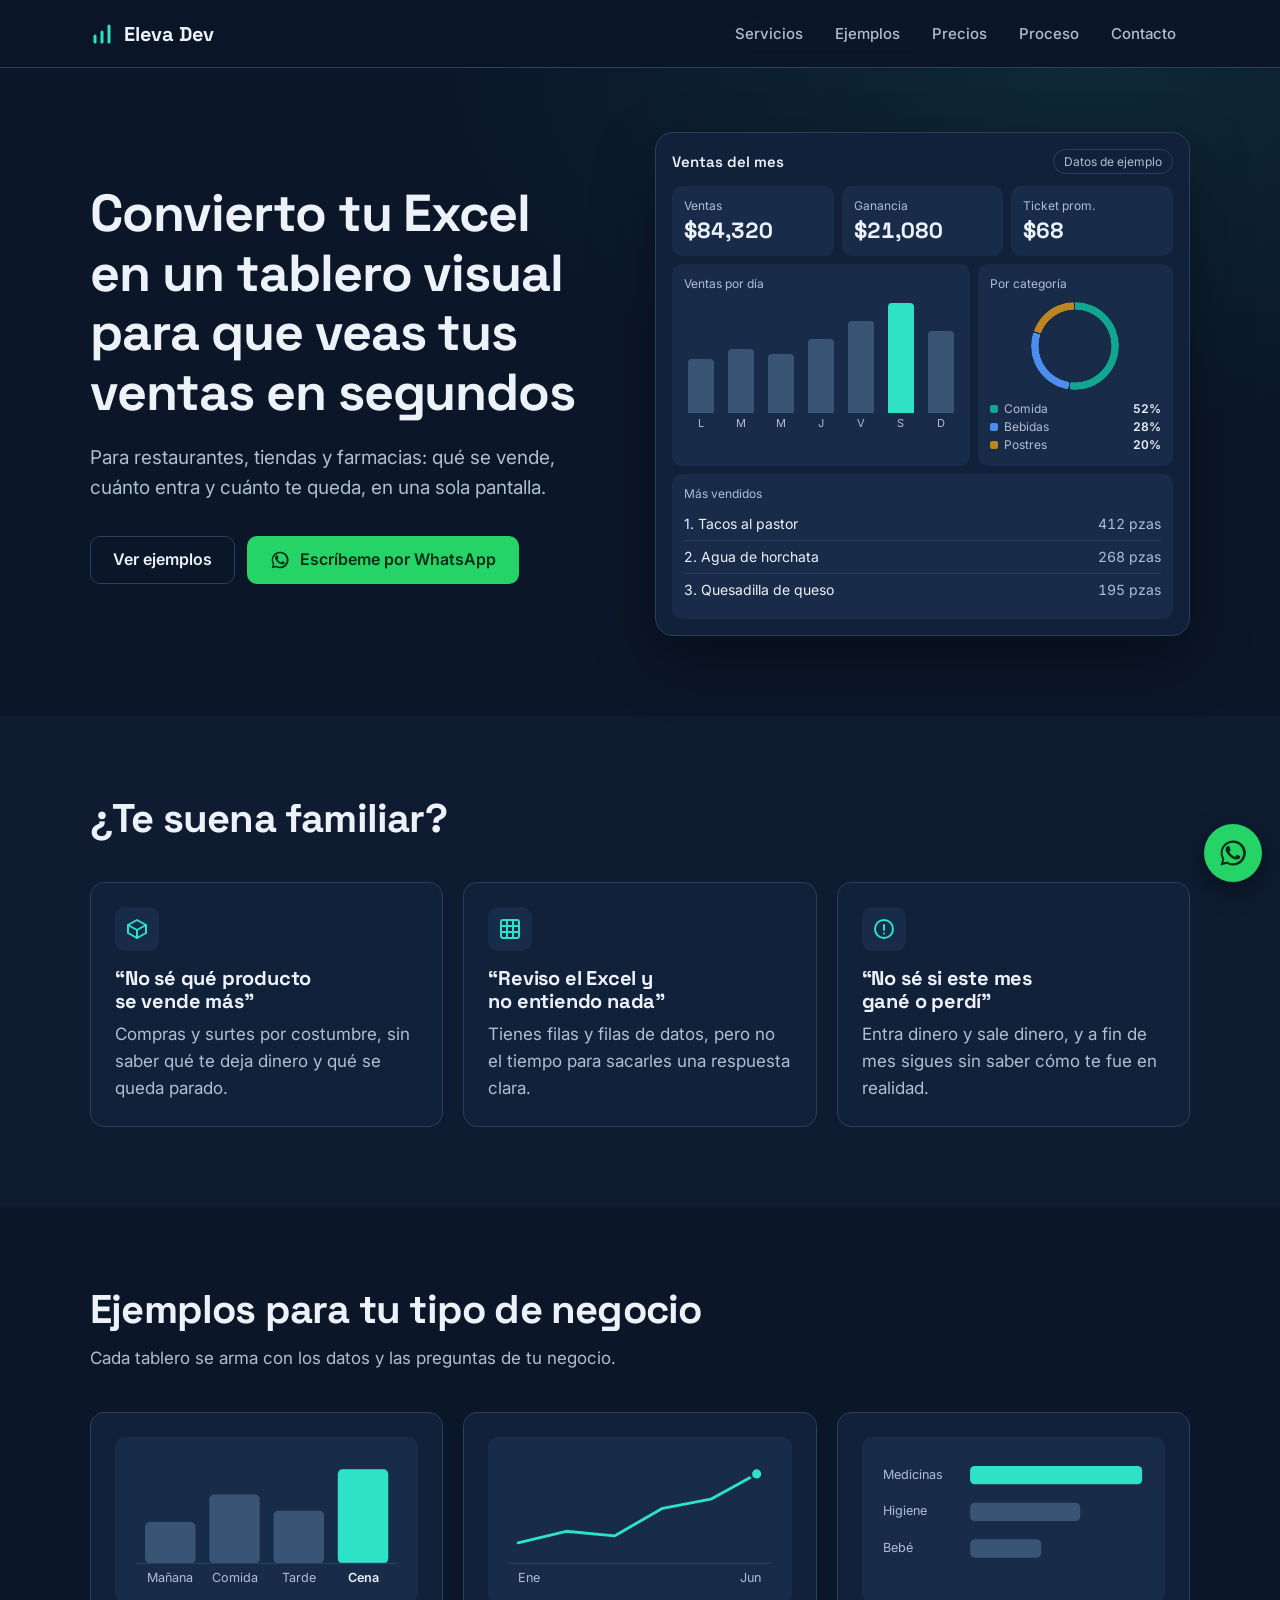
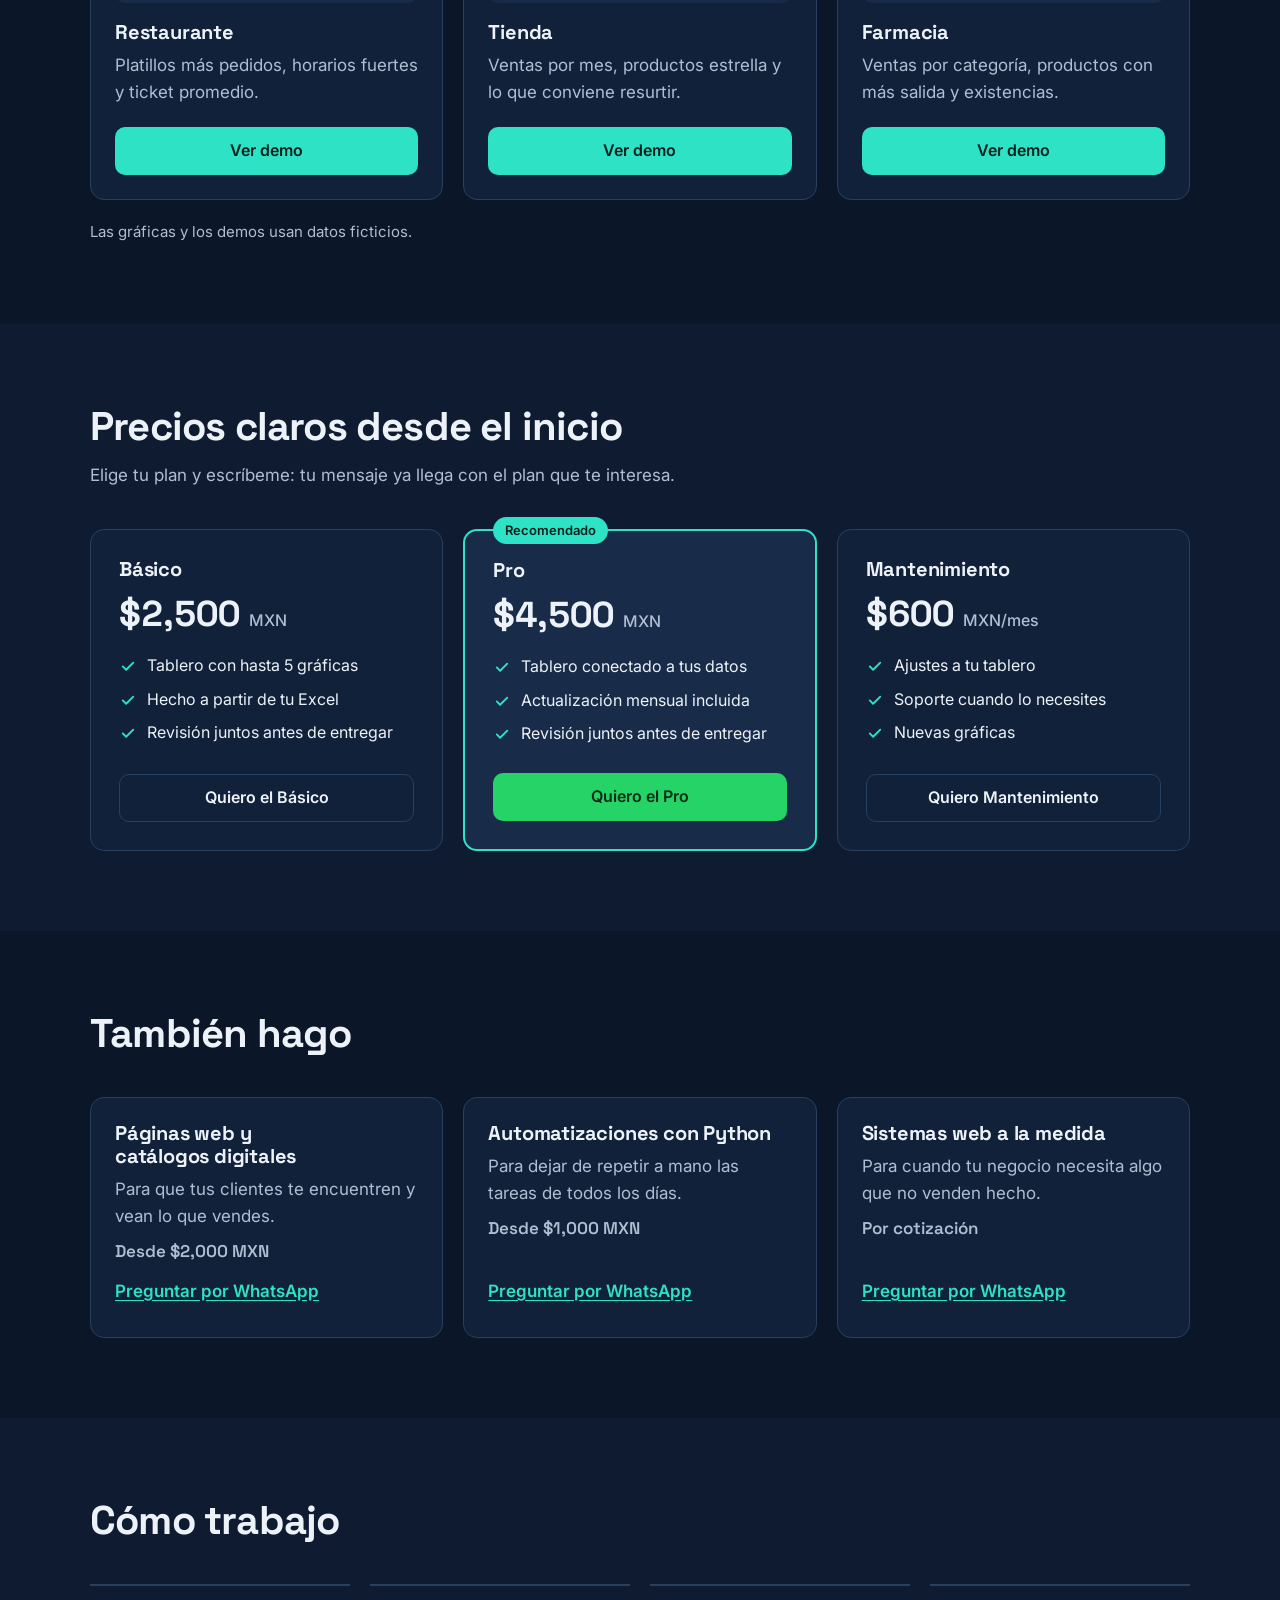
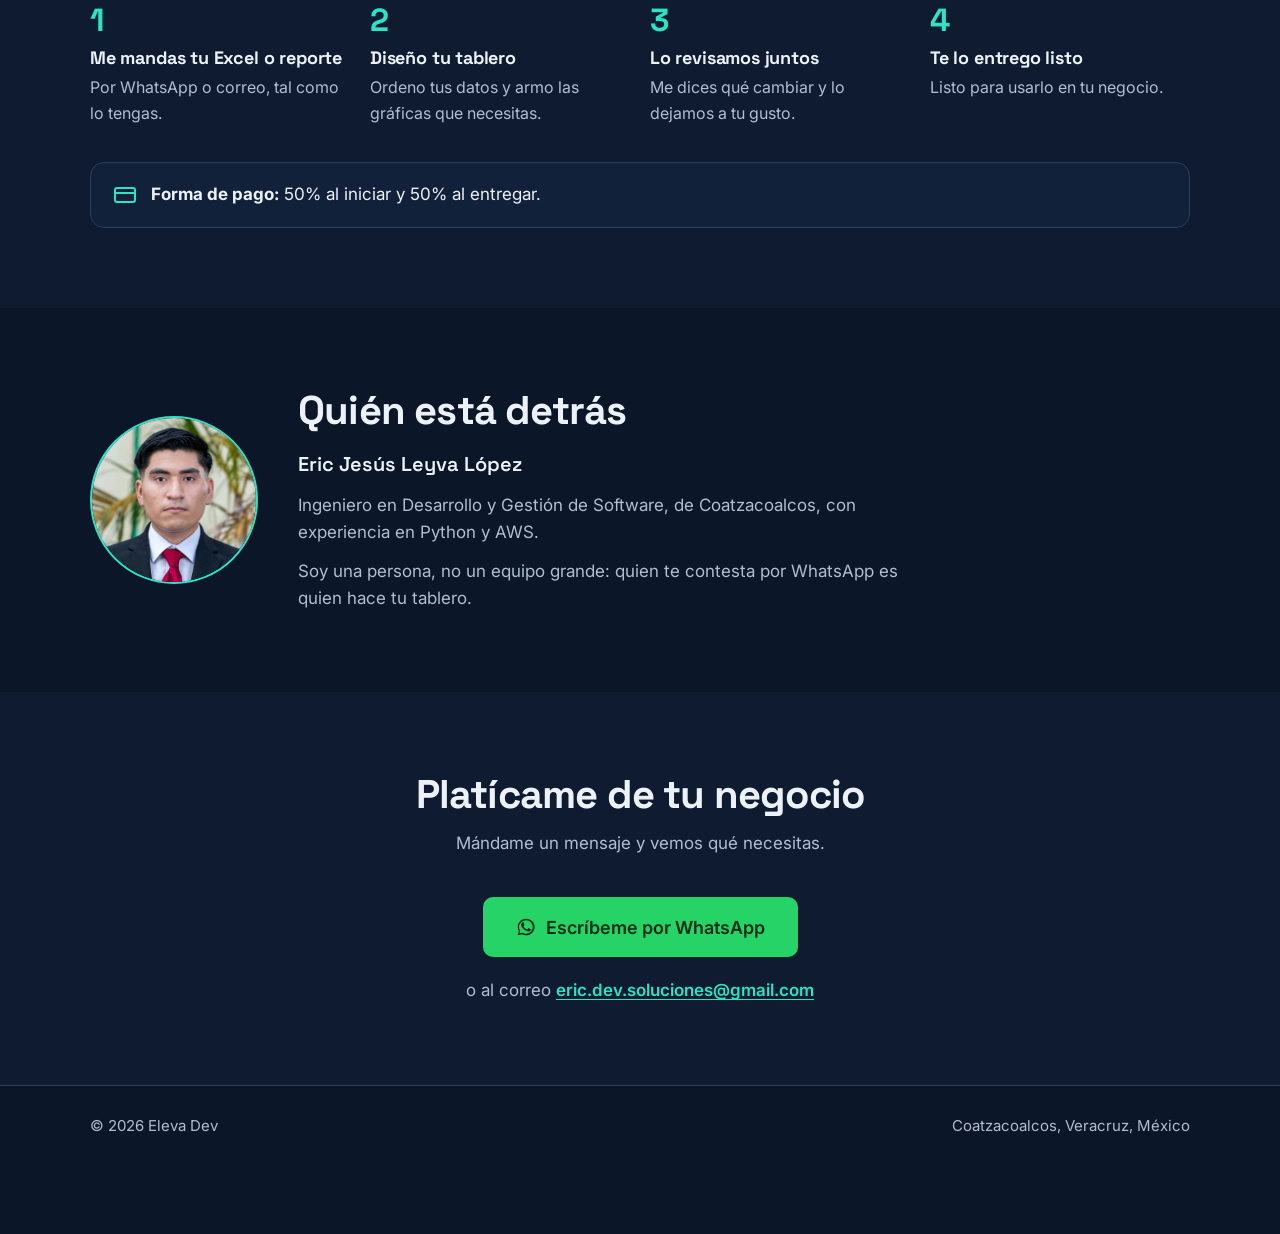
==== commit 89246aa2: "Ajustar la promesa del plan Pro Cambia la actualización automática por actualización mensual incluid" ====
--- a/index.html
+++ b/index.html
@@ -279,10 +279,10 @@
             <div class="plan-price">$4,500 <small>MXN</small></div>
             <ul class="plan-list">
               <li><svg viewBox="0 0 24 24" fill="none" stroke="currentColor" stroke-width="2.5" stroke-linecap="round" stroke-linejoin="round" aria-hidden="true"><use href="#icon-check"/></svg>Tablero conectado a tus datos</li>
-              <li><svg viewBox="0 0 24 24" fill="none" stroke="currentColor" stroke-width="2.5" stroke-linecap="round" stroke-linejoin="round" aria-hidden="true"><use href="#icon-check"/></svg>Se actualiza automáticamente</li>
+              <li><svg viewBox="0 0 24 24" fill="none" stroke="currentColor" stroke-width="2.5" stroke-linecap="round" stroke-linejoin="round" aria-hidden="true"><use href="#icon-check"/></svg>Actualización mensual incluida</li>
               <li><svg viewBox="0 0 24 24" fill="none" stroke="currentColor" stroke-width="2.5" stroke-linecap="round" stroke-linejoin="round" aria-hidden="true"><use href="#icon-check"/></svg>Revisión juntos antes de entregar</li>
             </ul>
-            <a class="btn btn--whatsapp" href="#contacto" data-whatsapp data-mensaje="Hola, me interesa el plan Pro de $4,500 MXN para un tablero que se actualice automáticamente.">Quiero el Pro</a>
+            <a class="btn btn--whatsapp" href="#contacto" data-whatsapp data-mensaje="Hola, me interesa el plan Pro de $4,500 MXN para un tablero con actualización mensual incluida.">Quiero el Pro</a>
           </article>
 
           <article class="card plan reveal">
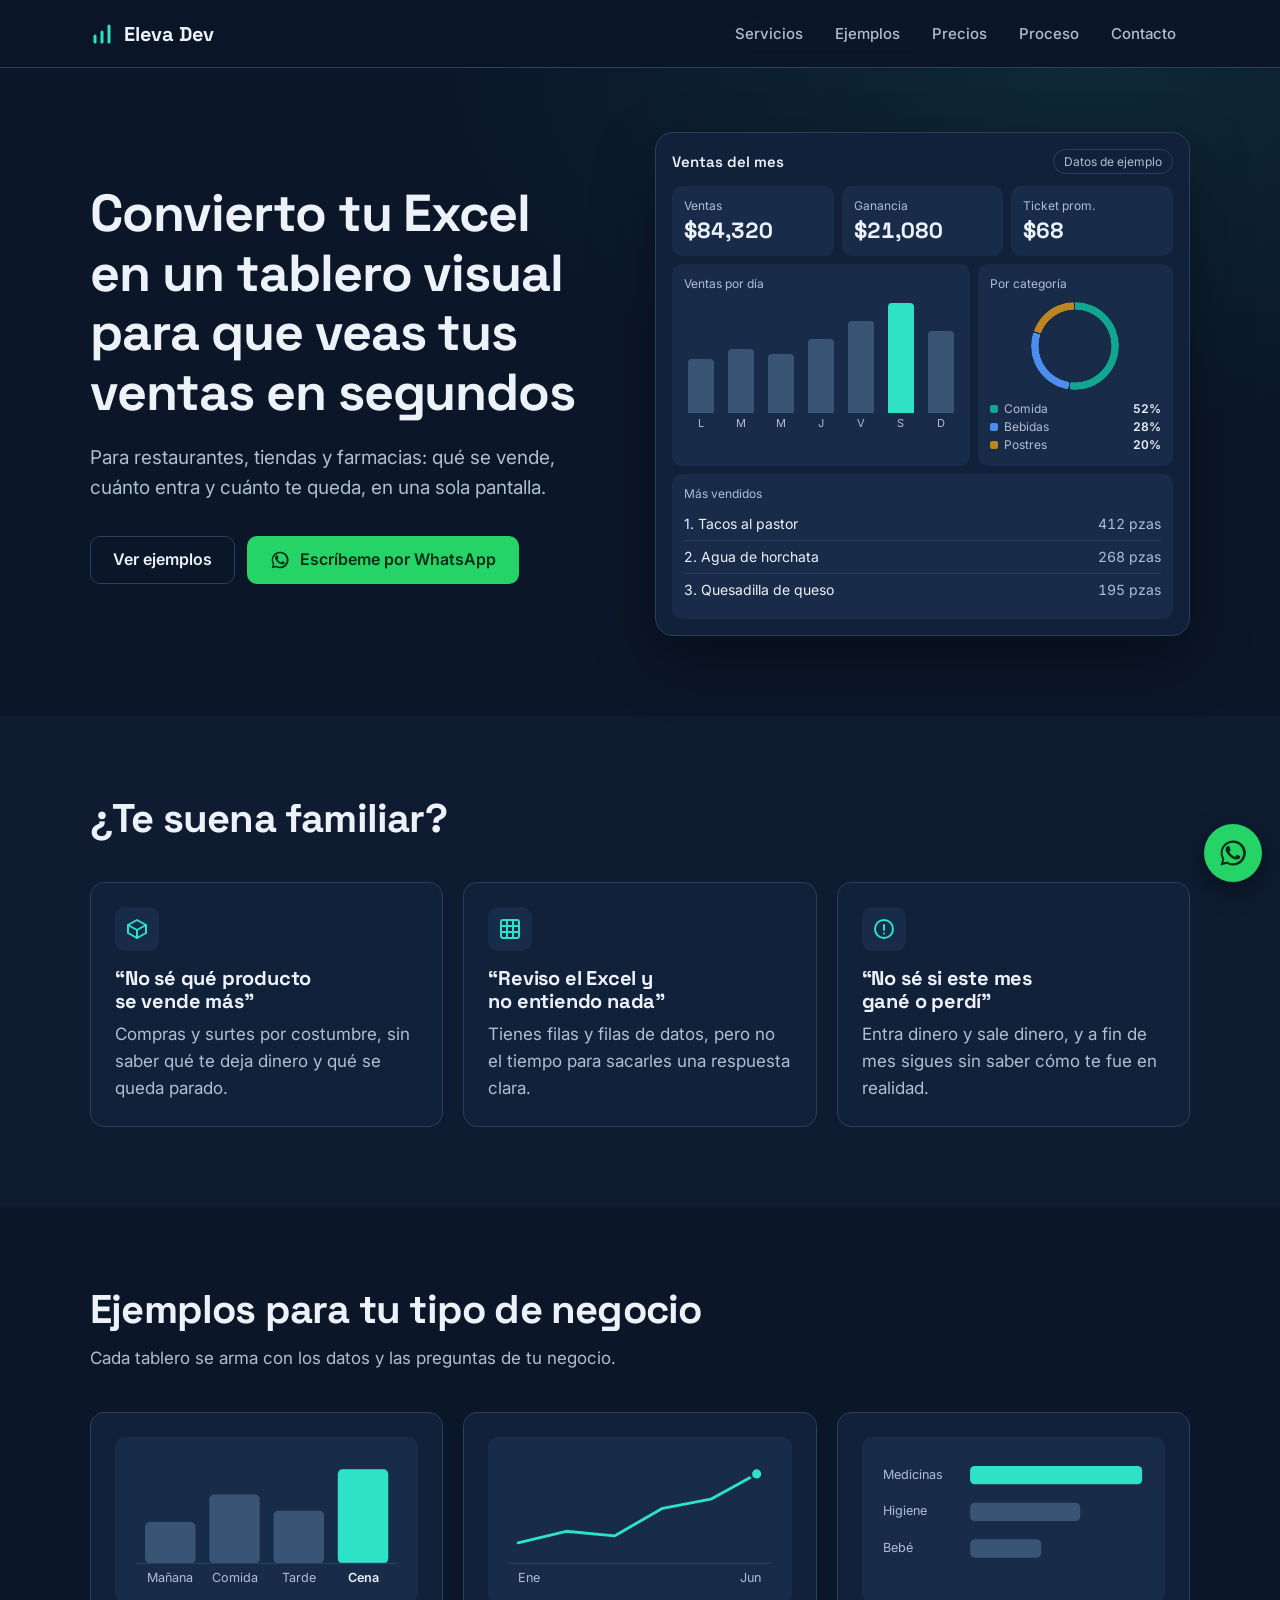
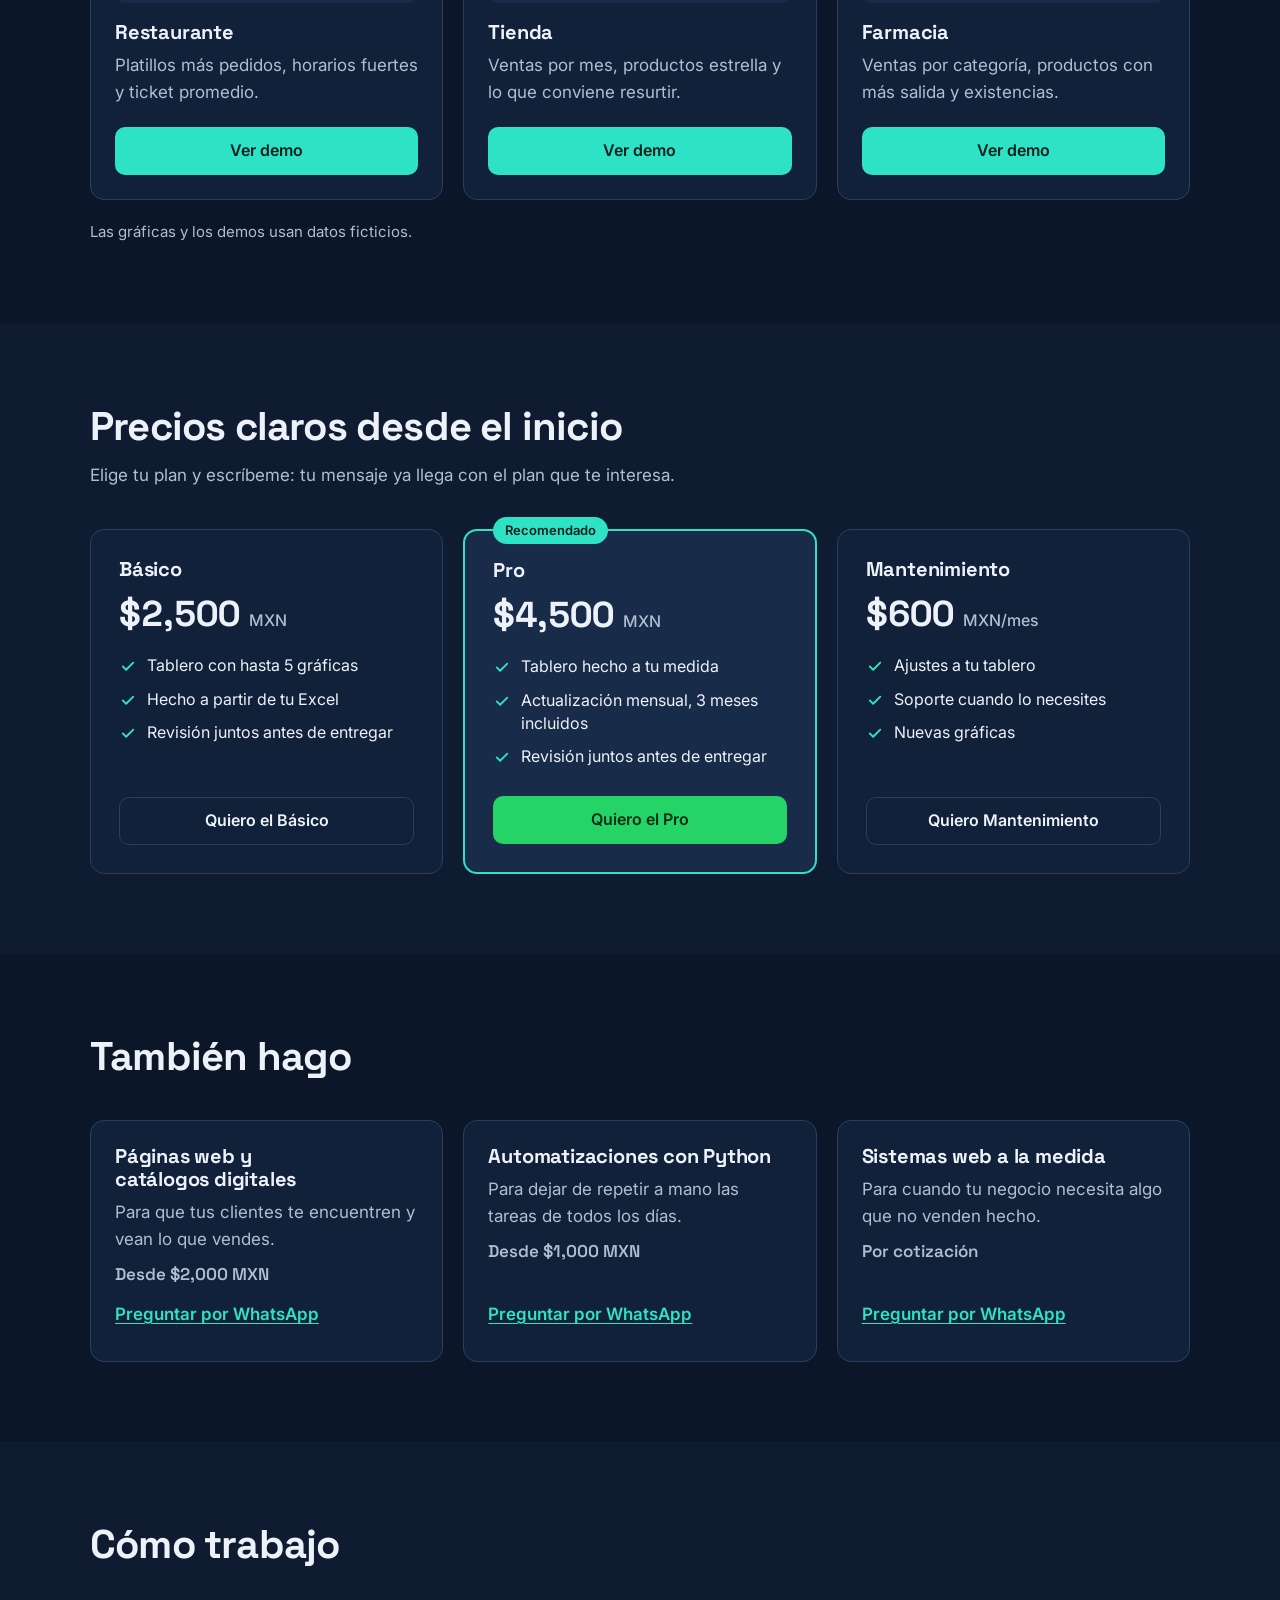
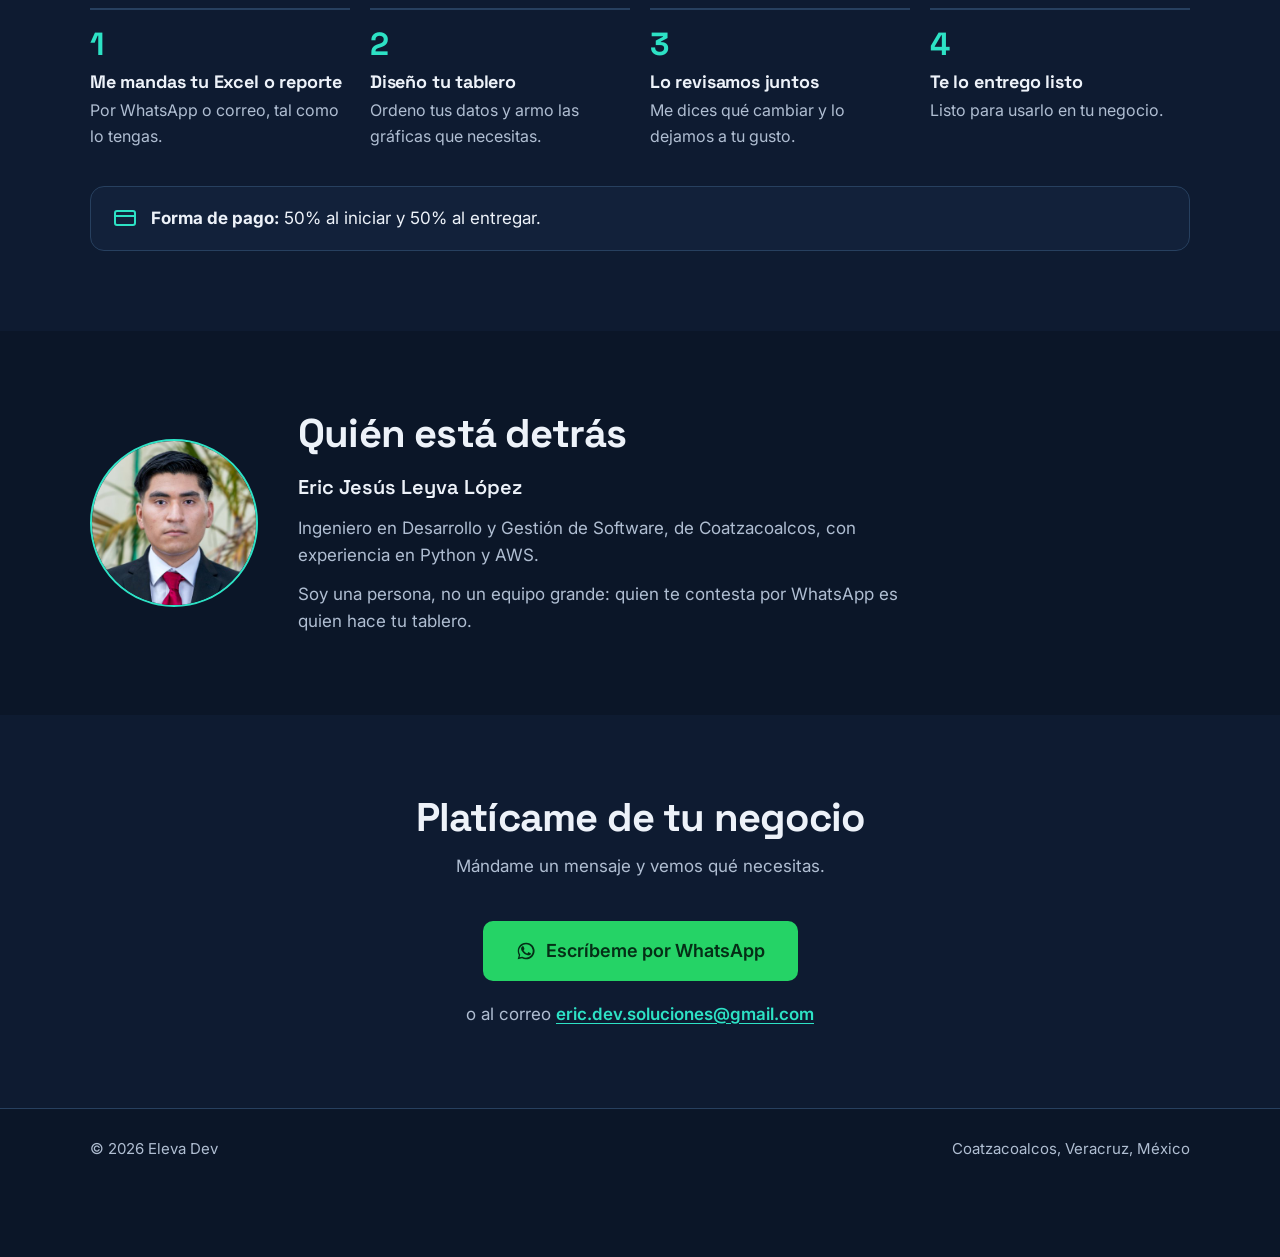
==== commit f460ff8c: "Precisar el alcance del plan Pro Describe el tablero como hecho a la medida y limita la actualizació" ====
--- a/index.html
+++ b/index.html
@@ -278,11 +278,11 @@
             <h3>Pro</h3>
             <div class="plan-price">$4,500 <small>MXN</small></div>
             <ul class="plan-list">
-              <li><svg viewBox="0 0 24 24" fill="none" stroke="currentColor" stroke-width="2.5" stroke-linecap="round" stroke-linejoin="round" aria-hidden="true"><use href="#icon-check"/></svg>Tablero conectado a tus datos</li>
-              <li><svg viewBox="0 0 24 24" fill="none" stroke="currentColor" stroke-width="2.5" stroke-linecap="round" stroke-linejoin="round" aria-hidden="true"><use href="#icon-check"/></svg>Actualización mensual incluida</li>
+              <li><svg viewBox="0 0 24 24" fill="none" stroke="currentColor" stroke-width="2.5" stroke-linecap="round" stroke-linejoin="round" aria-hidden="true"><use href="#icon-check"/></svg>Tablero hecho a tu medida</li>
+              <li><svg viewBox="0 0 24 24" fill="none" stroke="currentColor" stroke-width="2.5" stroke-linecap="round" stroke-linejoin="round" aria-hidden="true"><use href="#icon-check"/></svg>Actualización mensual, 3 meses incluidos</li>
               <li><svg viewBox="0 0 24 24" fill="none" stroke="currentColor" stroke-width="2.5" stroke-linecap="round" stroke-linejoin="round" aria-hidden="true"><use href="#icon-check"/></svg>Revisión juntos antes de entregar</li>
             </ul>
-            <a class="btn btn--whatsapp" href="#contacto" data-whatsapp data-mensaje="Hola, me interesa el plan Pro de $4,500 MXN para un tablero con actualización mensual incluida.">Quiero el Pro</a>
+            <a class="btn btn--whatsapp" href="#contacto" data-whatsapp data-mensaje="Hola, me interesa el plan Pro de $4,500 MXN para un tablero a mi medida con 3 meses de actualización mensual incluidos.">Quiero el Pro</a>
           </article>
 
           <article class="card plan reveal">
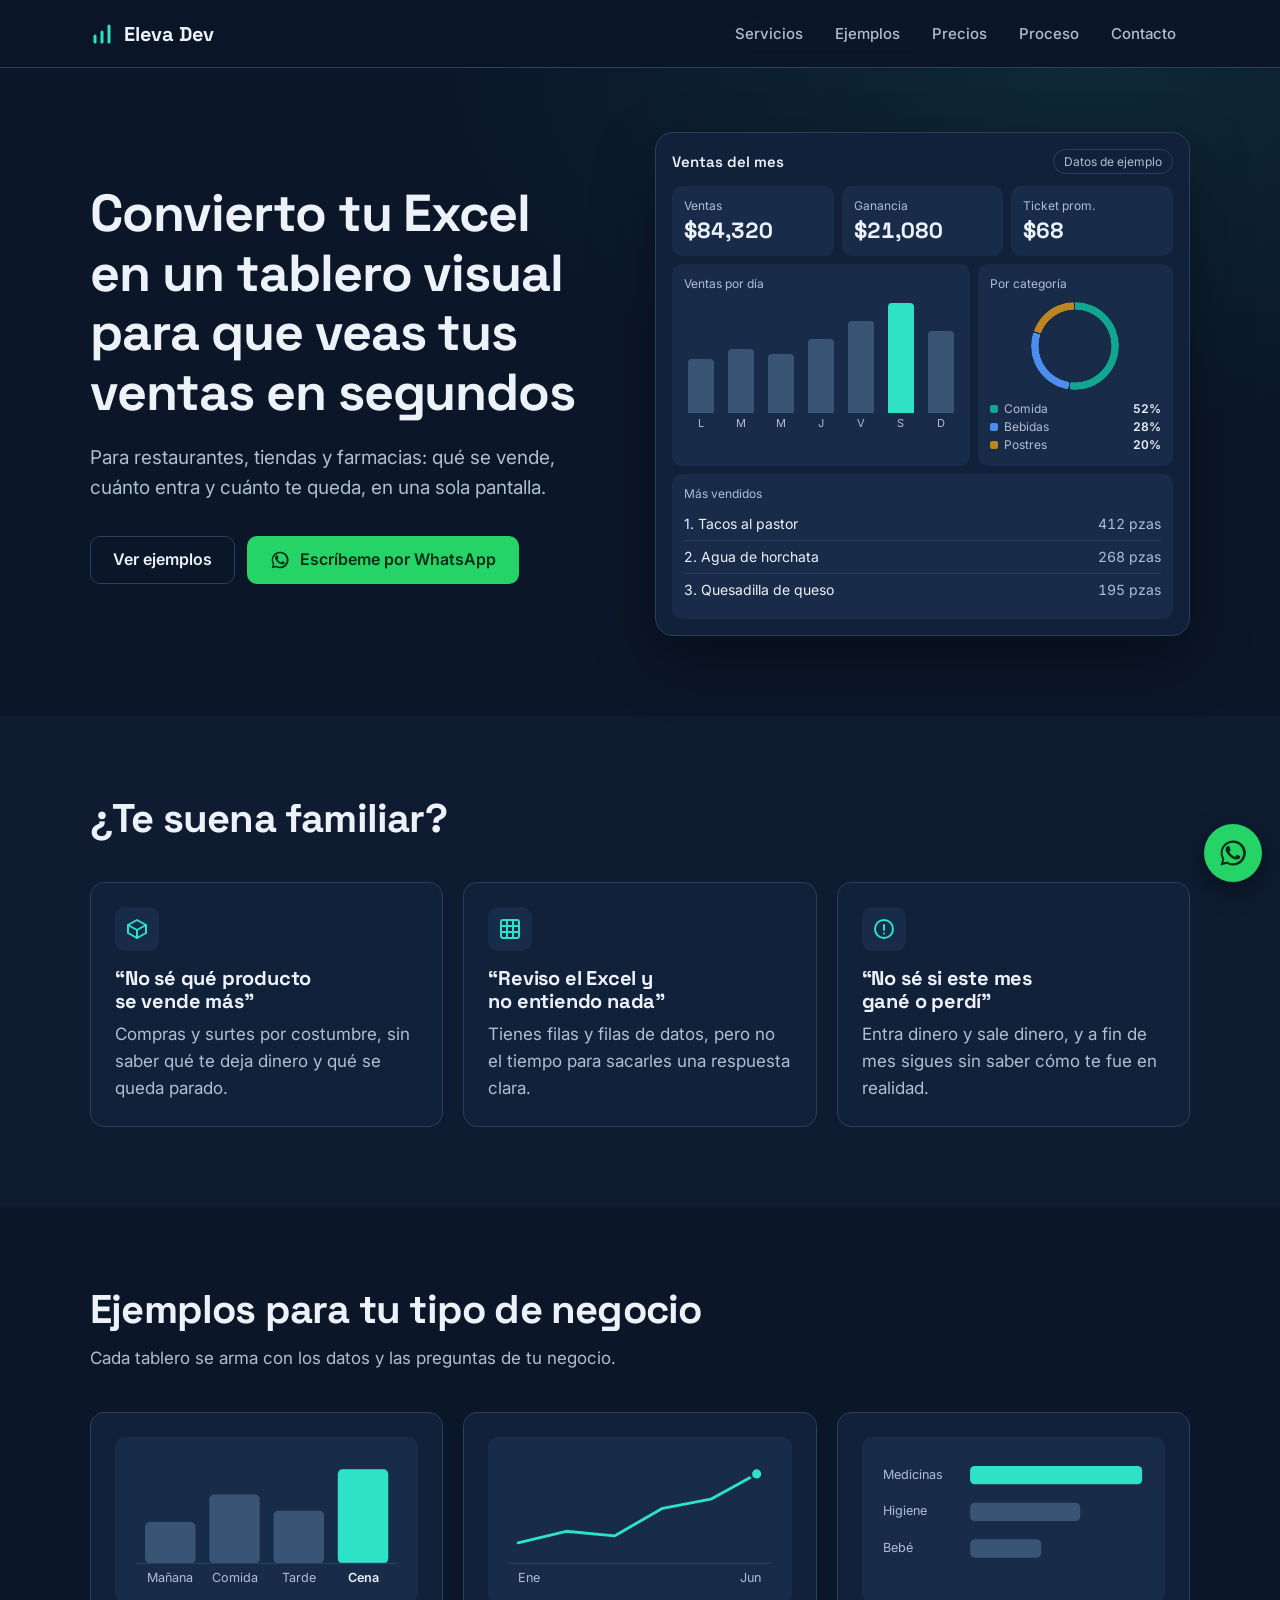
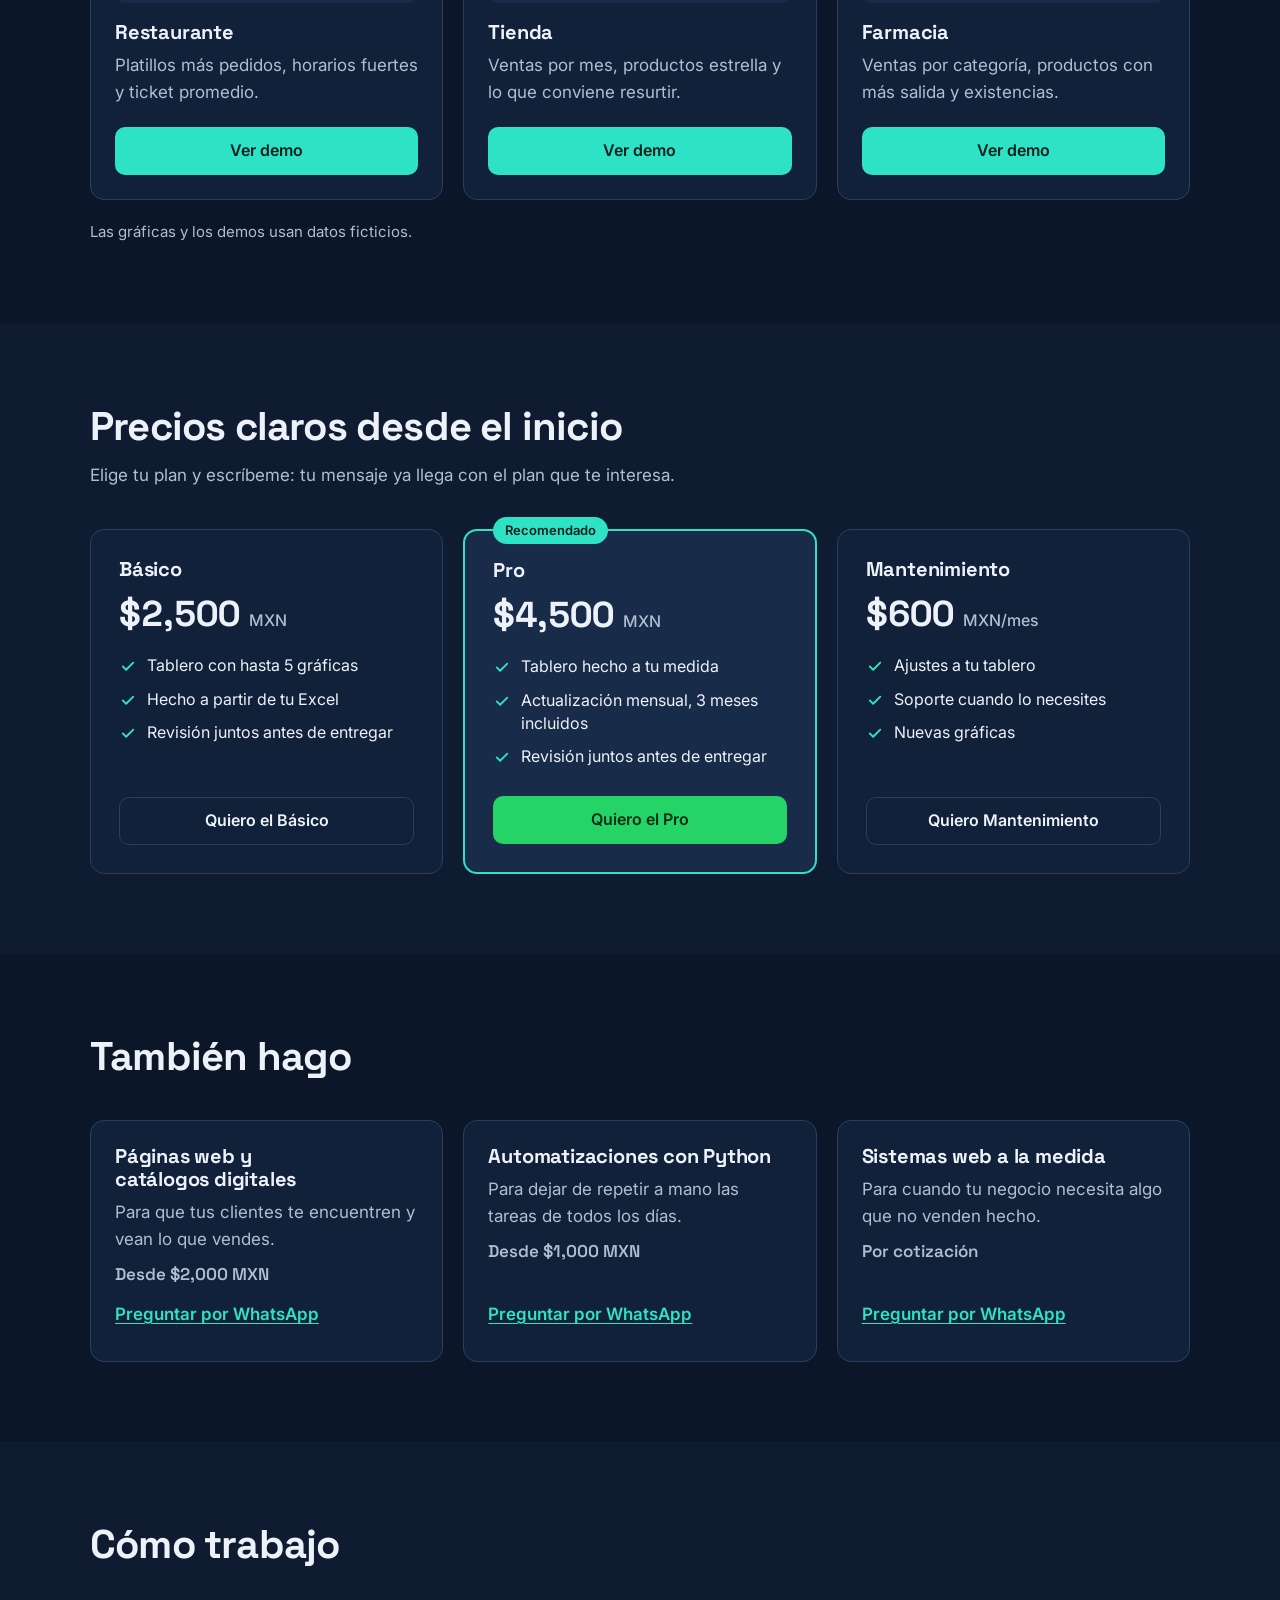
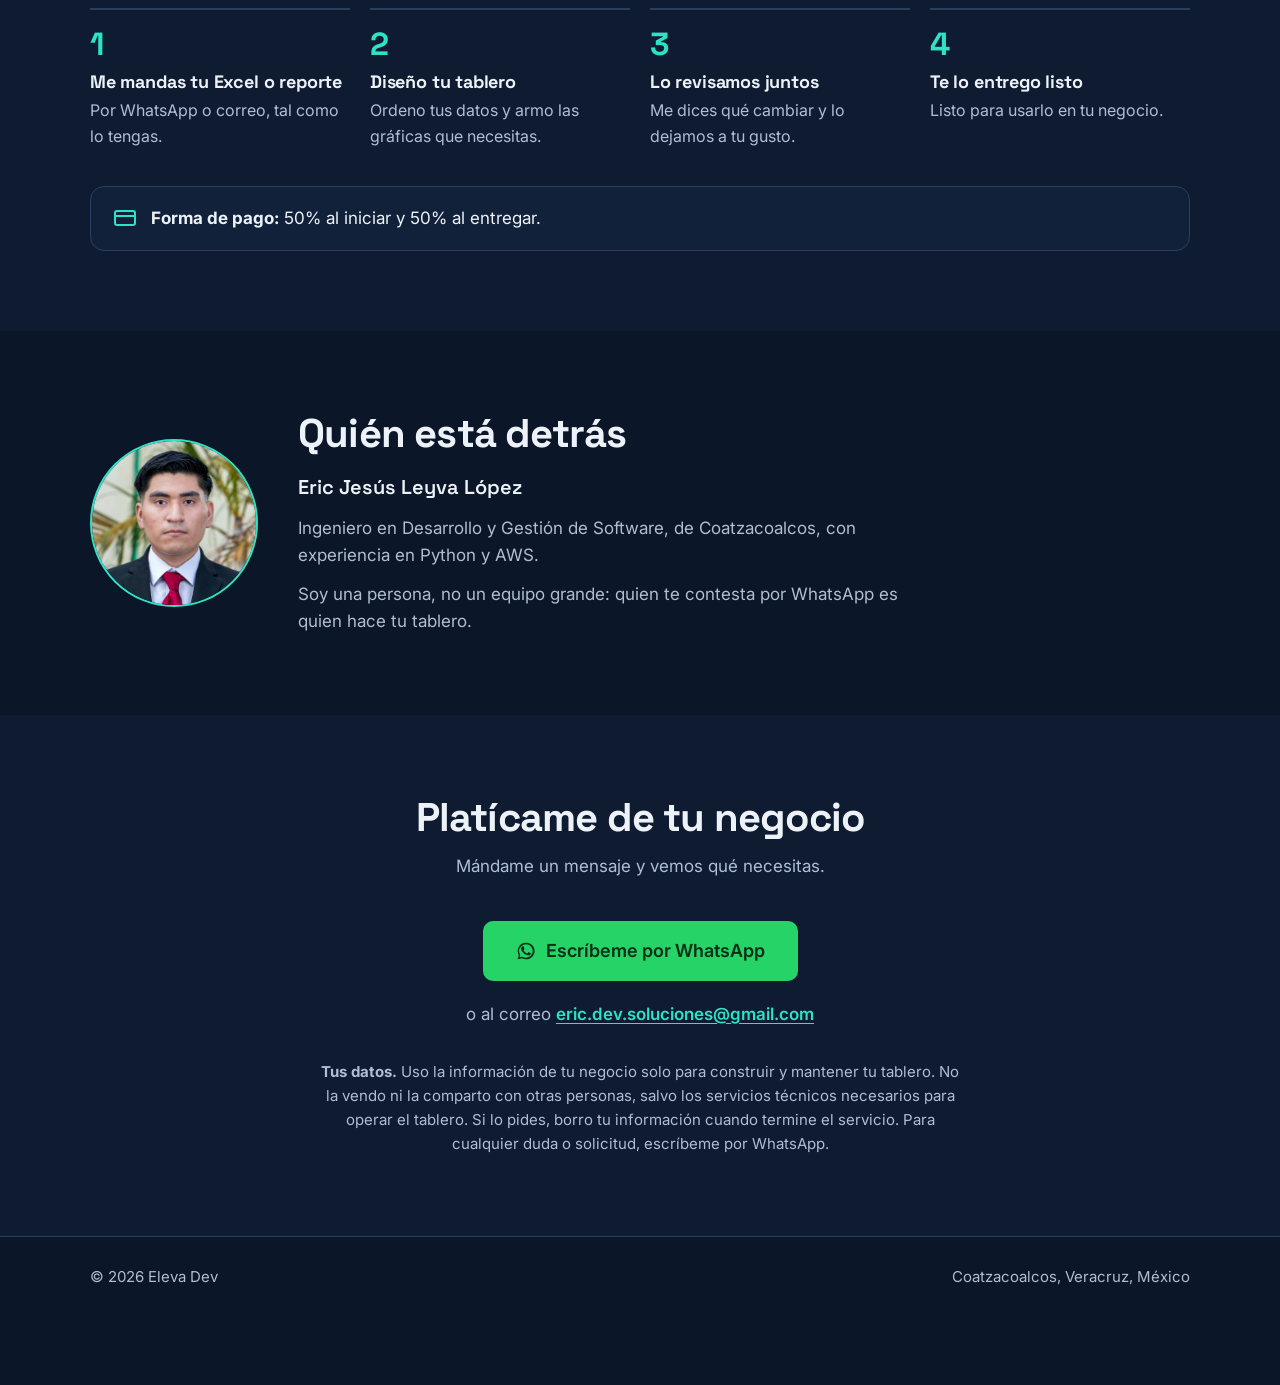
==== commit 85130526: "Agregar nota sobre el manejo de datos Publica en la sección de contacto el texto sobre cómo se usa l" ====
--- a/index.html
+++ b/index.html
@@ -400,6 +400,7 @@
           Escríbeme por WhatsApp
         </a>
         <p class="contact-mail">o al correo <a href="#contacto" data-correo></a></p>
+        <p class="note" id="datos"><strong>Tus datos.</strong> Uso la información de tu negocio solo para construir y mantener tu tablero. No la vendo ni la comparto con otras personas, salvo los servicios técnicos necesarios para operar el tablero. Si lo pides, borro tu información cuando termine el servicio. Para cualquier duda o solicitud, escríbeme por WhatsApp.</p>
       </div>
     </section>
   </main>
--- a/css/styles.css
+++ b/css/styles.css
@@ -212,6 +212,7 @@
 .contact { text-align: center; }
 .contact .section-head { margin-inline: auto; }
 .contact-mail { display: block; margin-top: 20px; color: var(--text-muted); }
+.contact .note { max-width: 640px; margin: 32px auto 0; }
 .contact-mail a { color: var(--accent); font-weight: 600; overflow-wrap: anywhere; text-underline-offset: 3px; }
 
 /* ================= 10. PIE DE PÁGINA ================= */
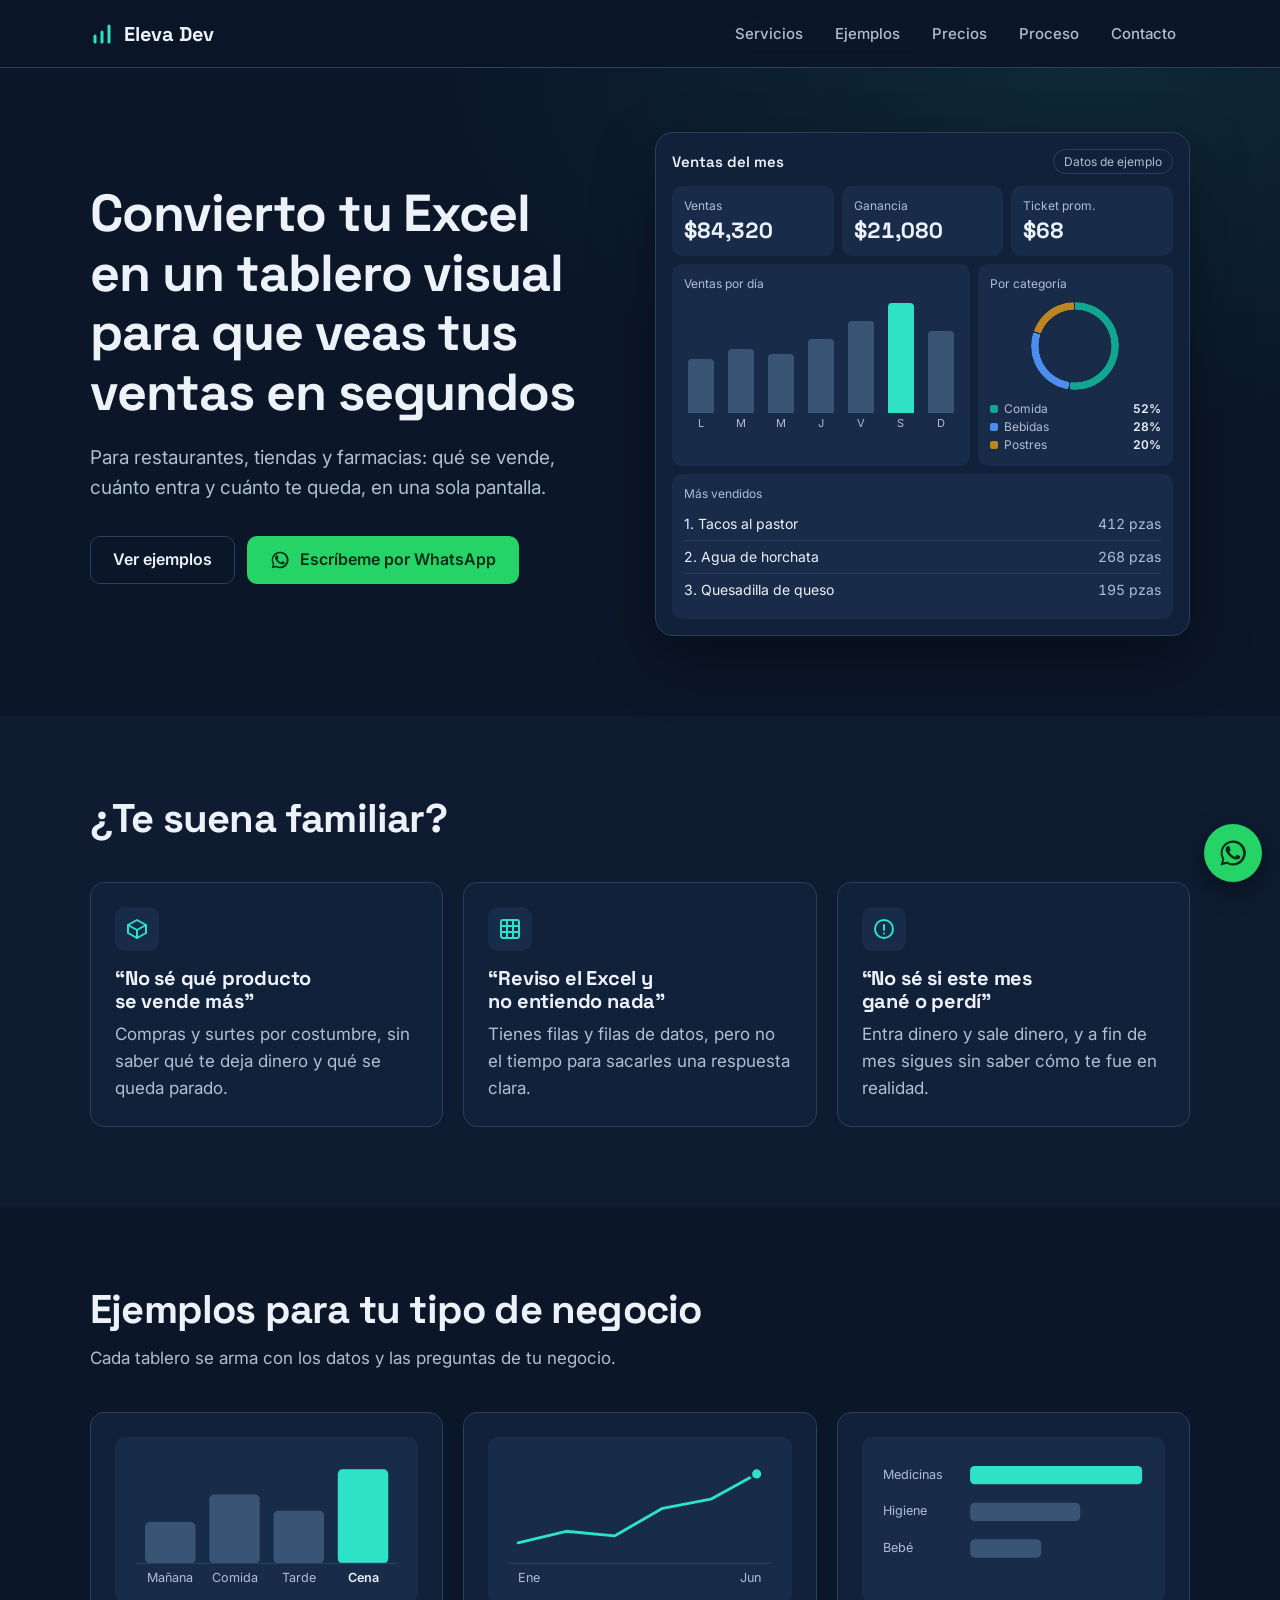
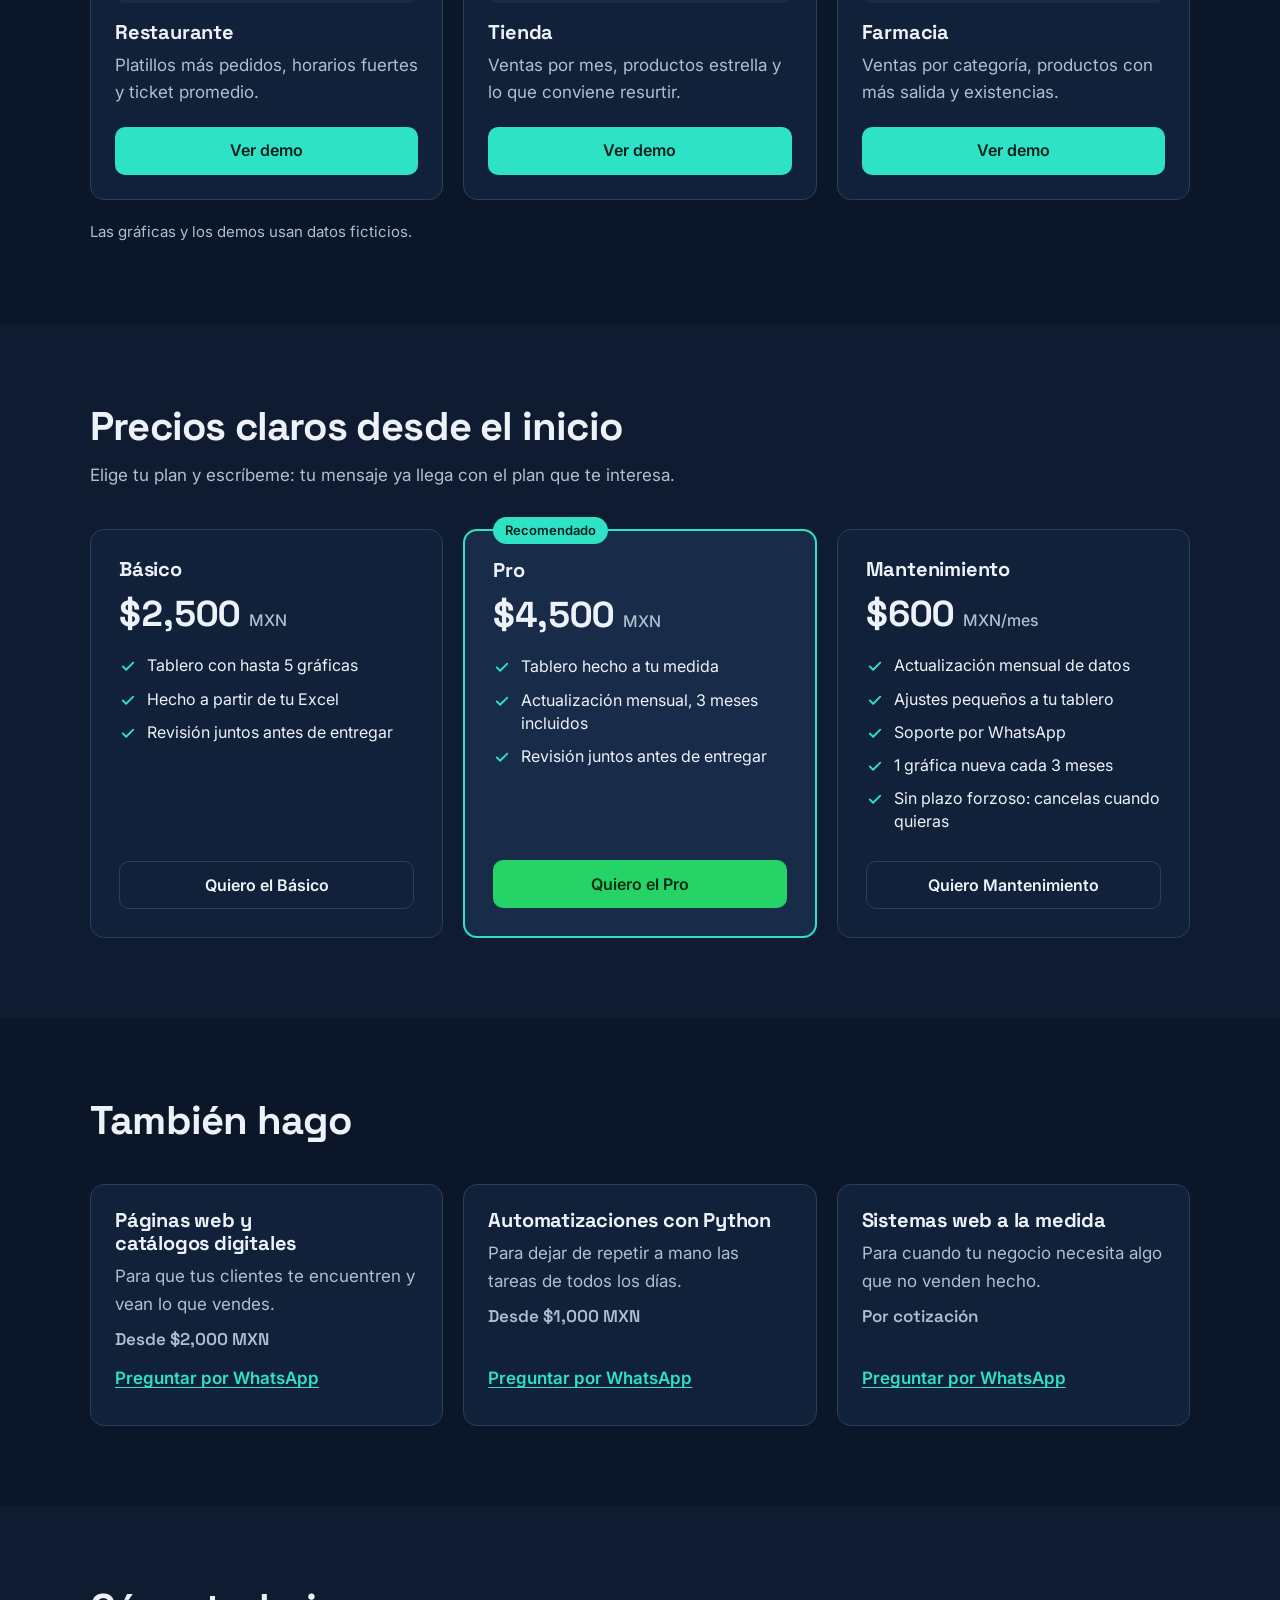
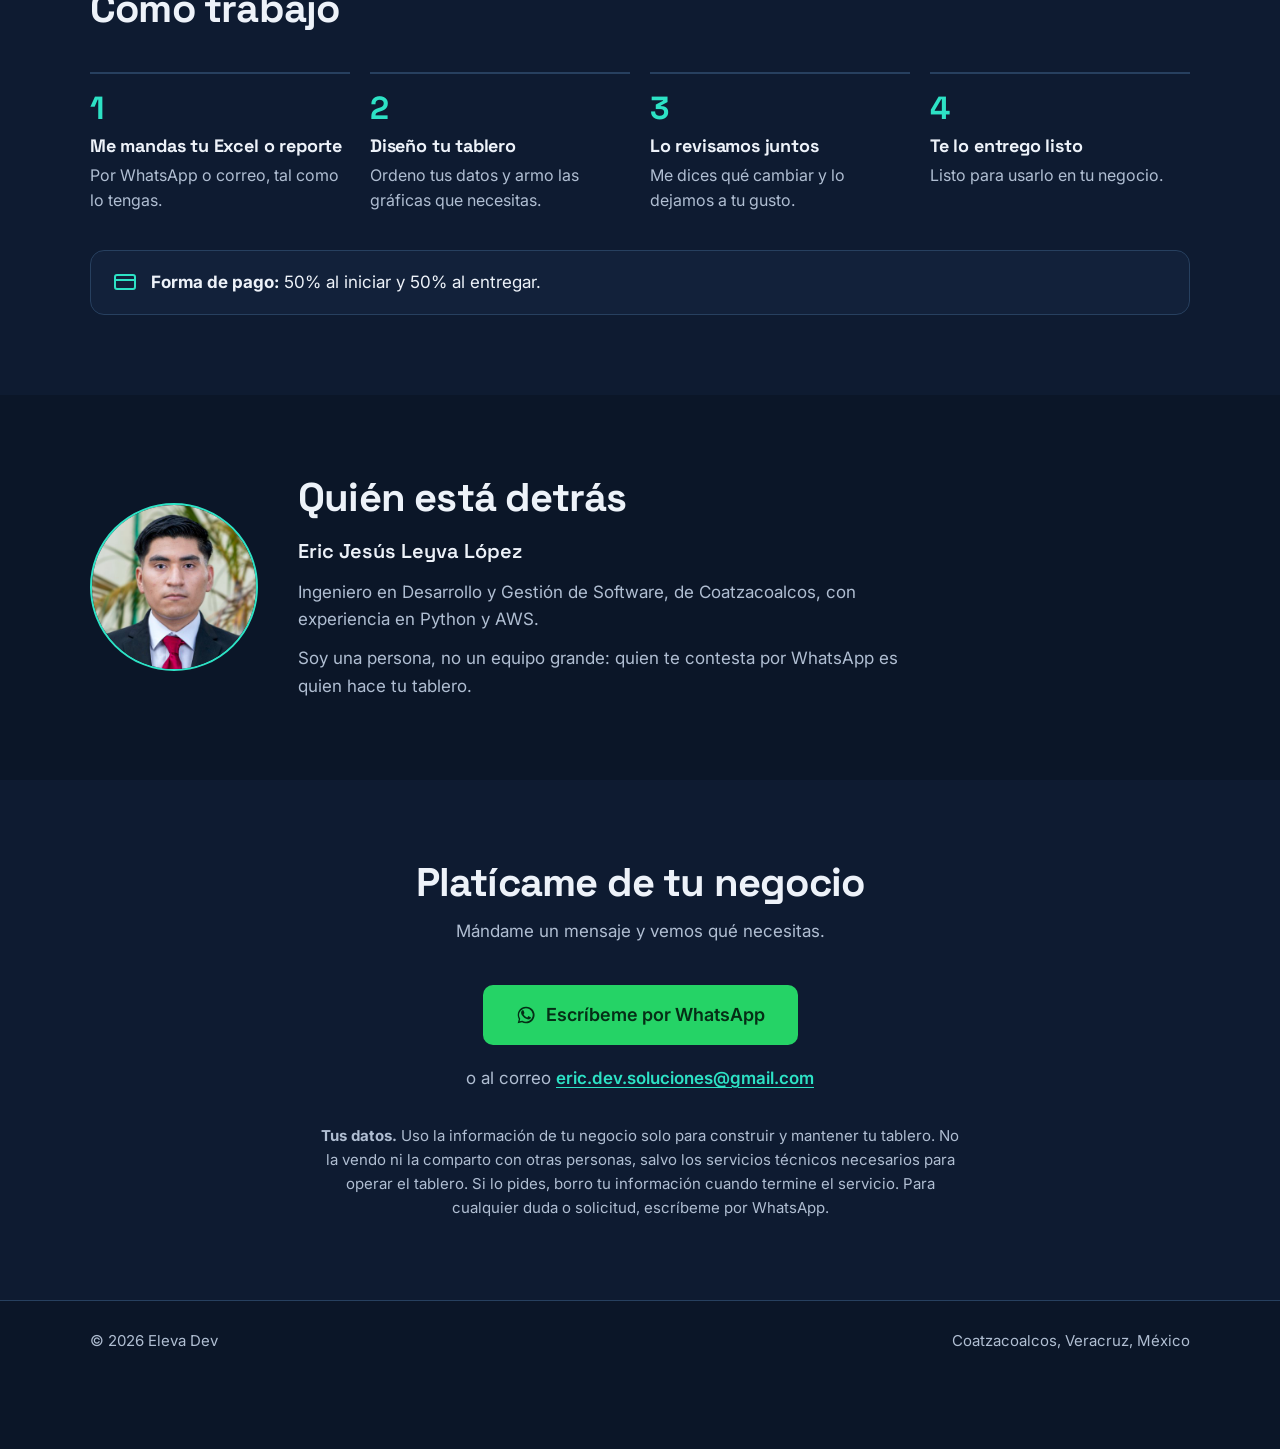
==== commit 23460bf9: "Definir el alcance del plan de Mantenimiento Incluye la actualización mensual de datos y pone límite" ====
--- a/index.html
+++ b/index.html
@@ -289,9 +289,11 @@
             <h3>Mantenimiento</h3>
             <div class="plan-price">$600 <small>MXN/mes</small></div>
             <ul class="plan-list">
-              <li><svg viewBox="0 0 24 24" fill="none" stroke="currentColor" stroke-width="2.5" stroke-linecap="round" stroke-linejoin="round" aria-hidden="true"><use href="#icon-check"/></svg>Ajustes a tu tablero</li>
-              <li><svg viewBox="0 0 24 24" fill="none" stroke="currentColor" stroke-width="2.5" stroke-linecap="round" stroke-linejoin="round" aria-hidden="true"><use href="#icon-check"/></svg>Soporte cuando lo necesites</li>
-              <li><svg viewBox="0 0 24 24" fill="none" stroke="currentColor" stroke-width="2.5" stroke-linecap="round" stroke-linejoin="round" aria-hidden="true"><use href="#icon-check"/></svg>Nuevas gráficas</li>
+              <li><svg viewBox="0 0 24 24" fill="none" stroke="currentColor" stroke-width="2.5" stroke-linecap="round" stroke-linejoin="round" aria-hidden="true"><use href="#icon-check"/></svg>Actualización mensual de datos</li>
+              <li><svg viewBox="0 0 24 24" fill="none" stroke="currentColor" stroke-width="2.5" stroke-linecap="round" stroke-linejoin="round" aria-hidden="true"><use href="#icon-check"/></svg>Ajustes pequeños a tu tablero</li>
+              <li><svg viewBox="0 0 24 24" fill="none" stroke="currentColor" stroke-width="2.5" stroke-linecap="round" stroke-linejoin="round" aria-hidden="true"><use href="#icon-check"/></svg>Soporte por WhatsApp</li>
+              <li><svg viewBox="0 0 24 24" fill="none" stroke="currentColor" stroke-width="2.5" stroke-linecap="round" stroke-linejoin="round" aria-hidden="true"><use href="#icon-check"/></svg>1 gráfica nueva cada 3 meses</li>
+              <li><svg viewBox="0 0 24 24" fill="none" stroke="currentColor" stroke-width="2.5" stroke-linecap="round" stroke-linejoin="round" aria-hidden="true"><use href="#icon-check"/></svg>Sin plazo forzoso: cancelas cuando quieras</li>
             </ul>
             <a class="btn btn--ghost" href="#contacto" data-whatsapp data-mensaje="Hola, me interesa el plan de Mantenimiento de $600 MXN al mes para mi tablero.">Quiero Mantenimiento</a>
           </article>
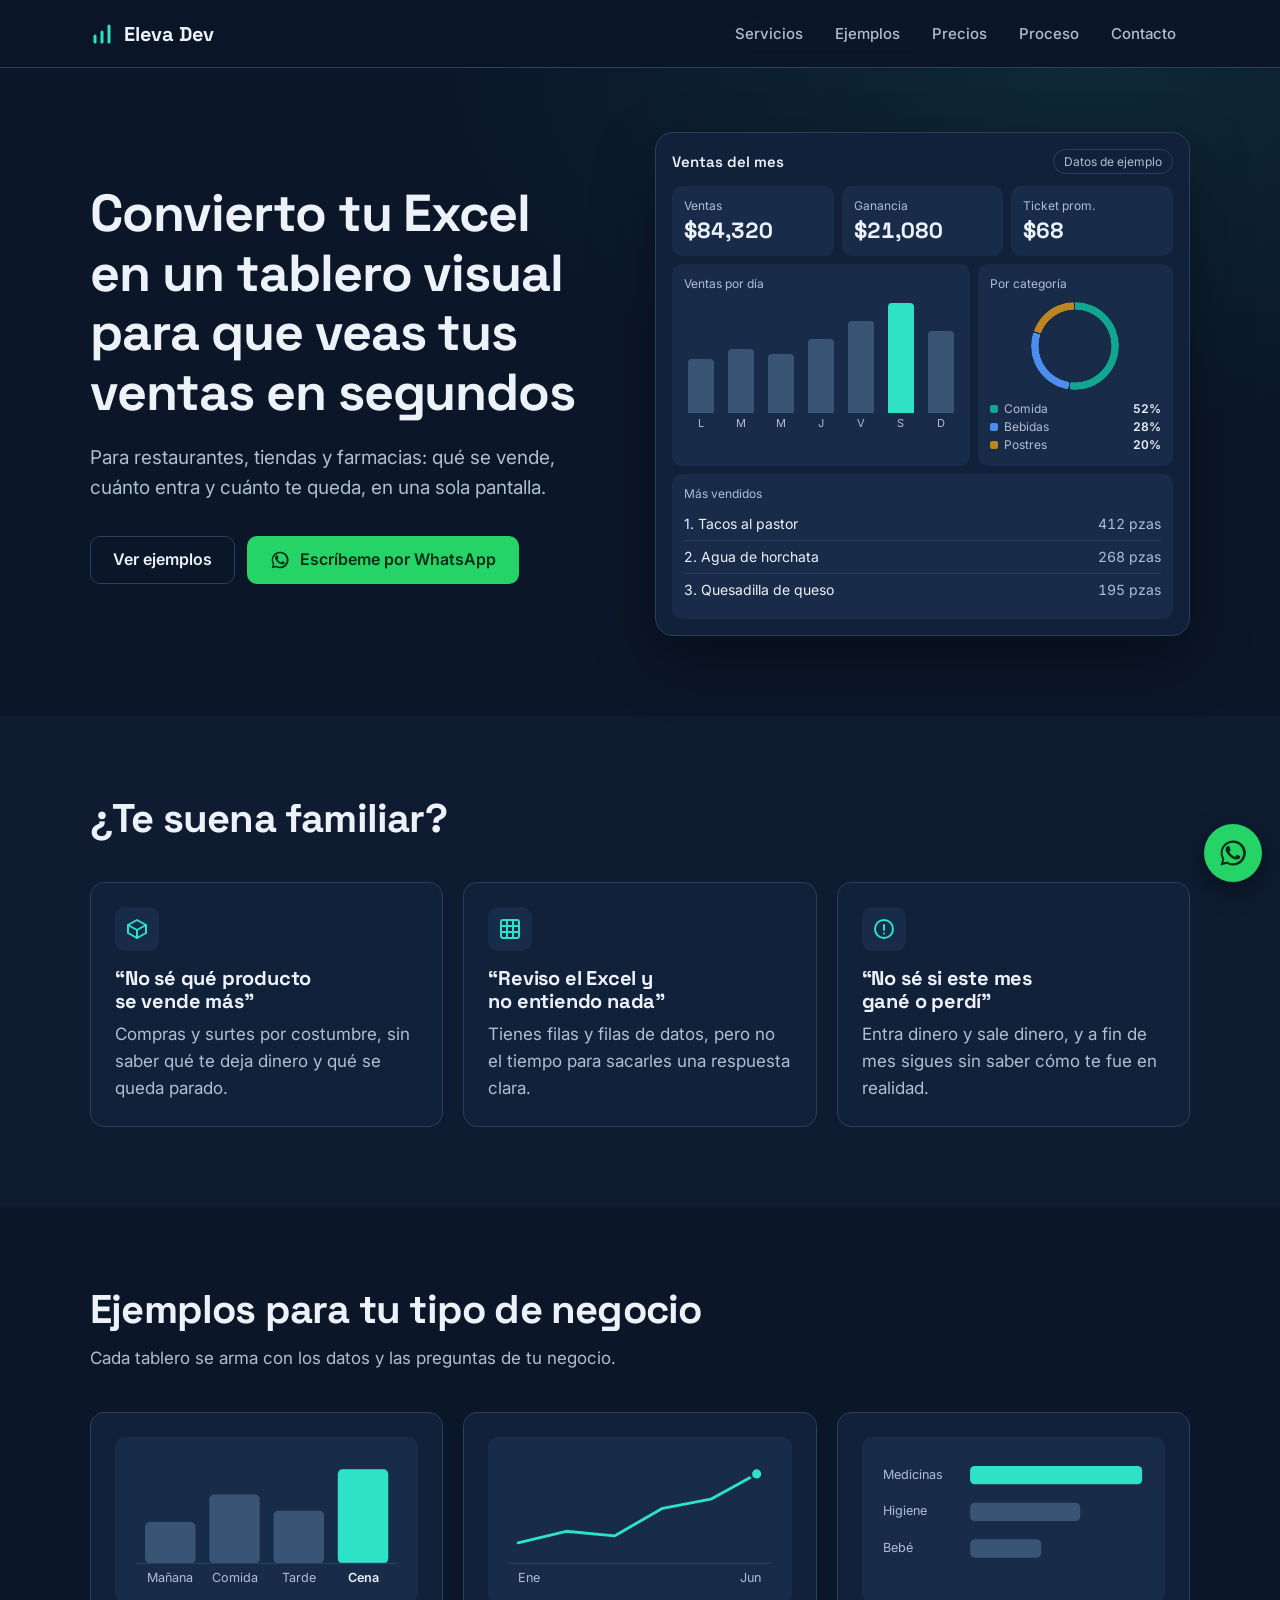
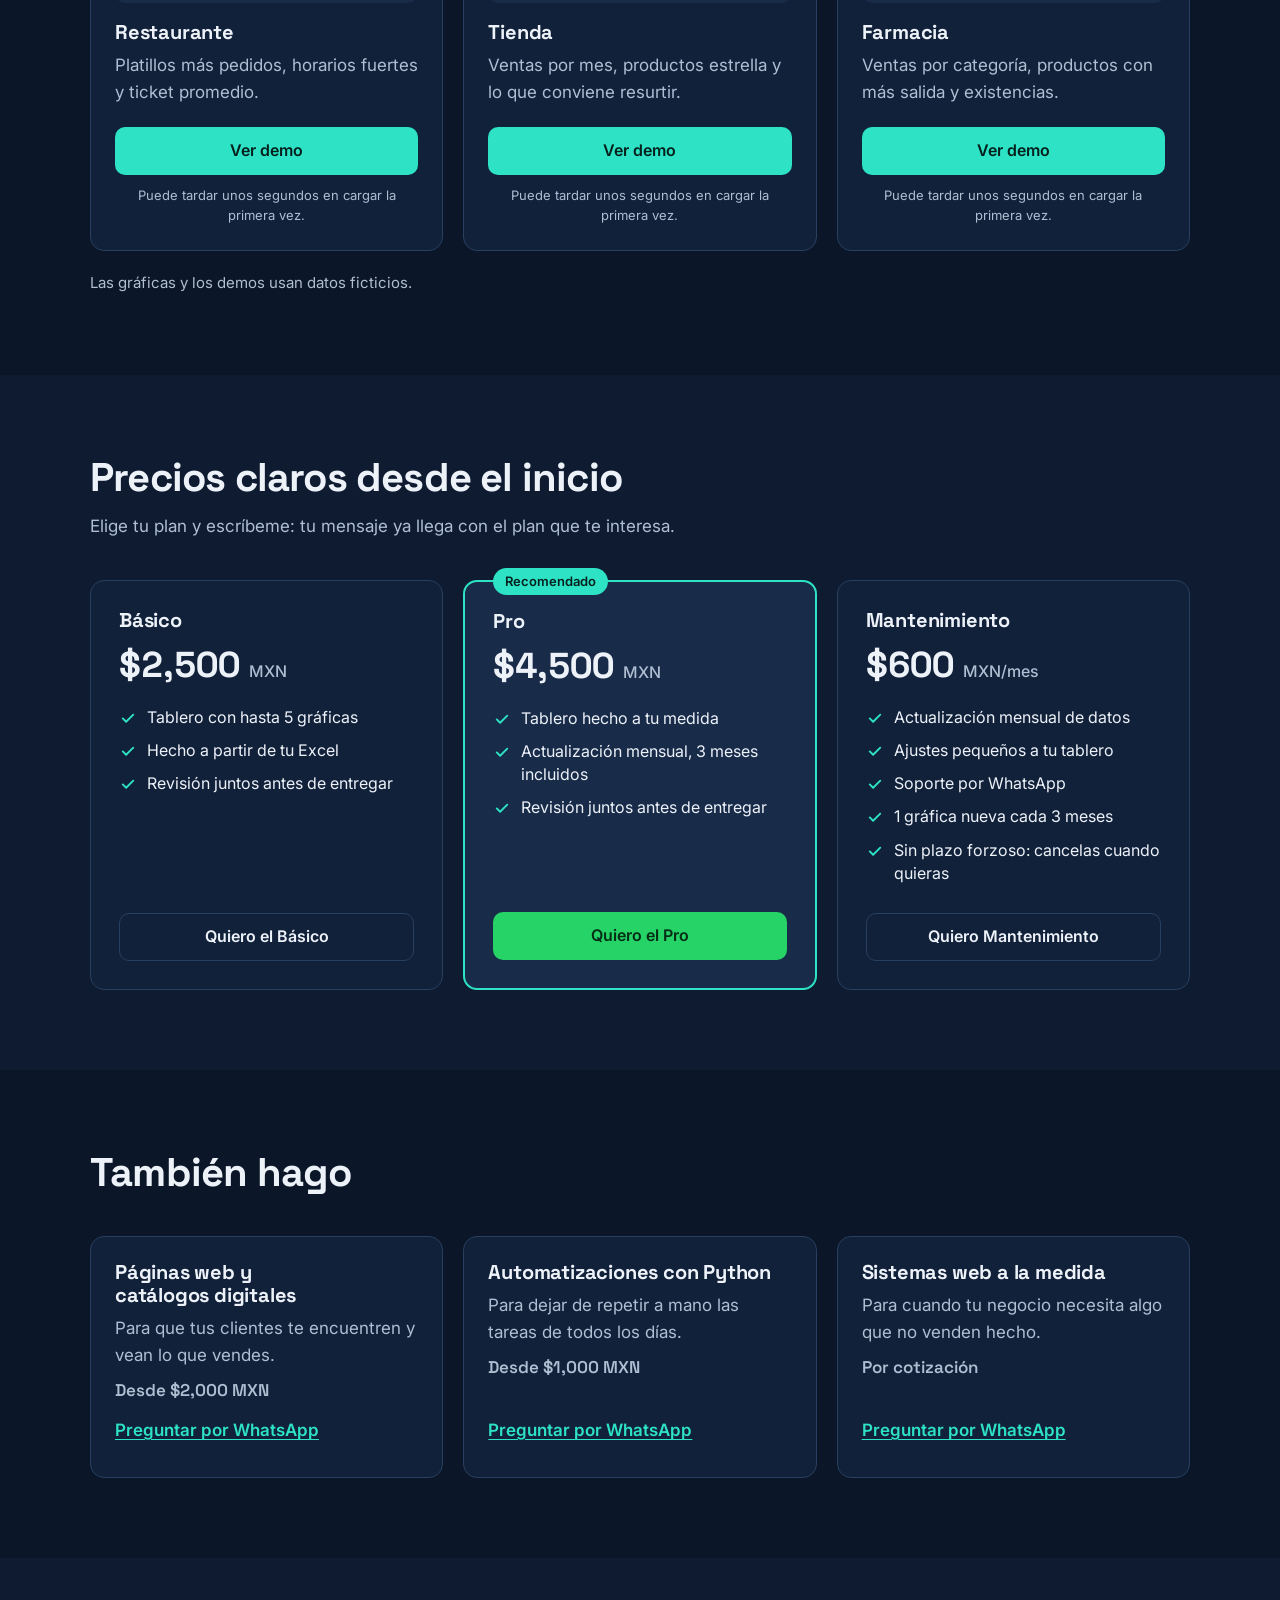
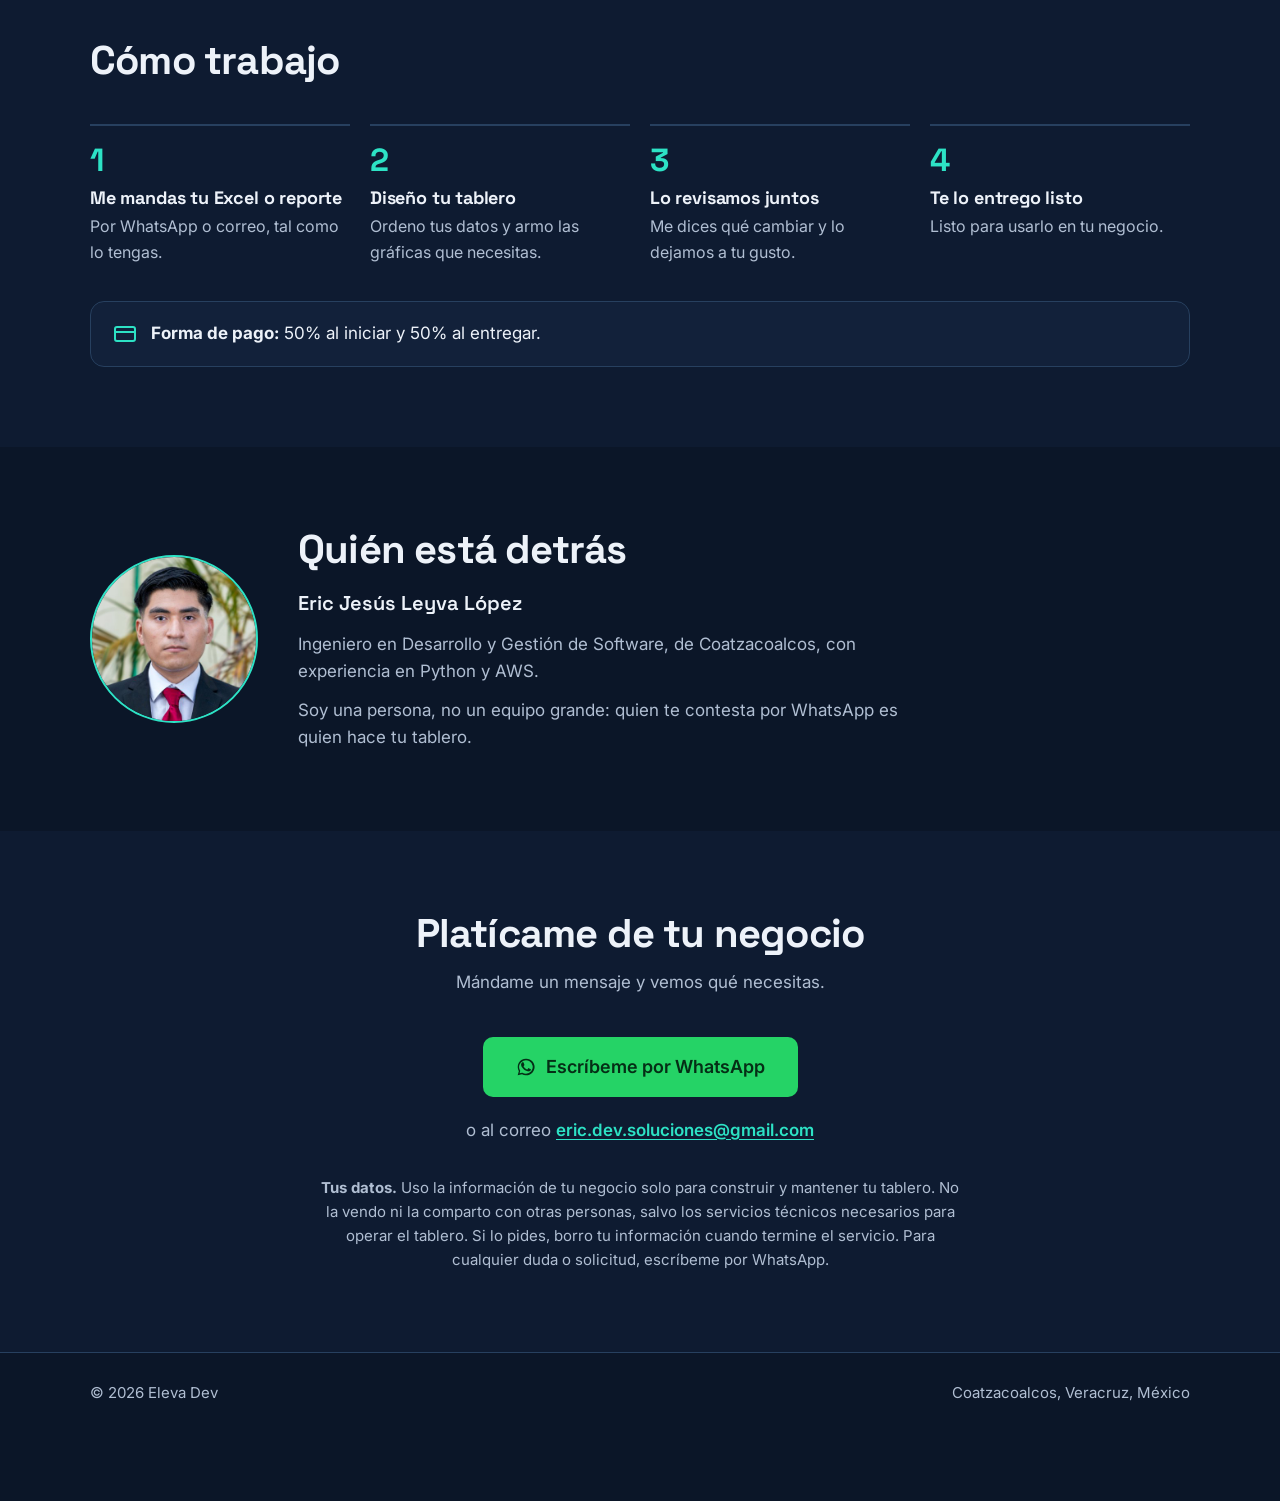
==== commit 2a3d7adb: "Agregar nota de carga en demos y completar README Co-Authored-By: Claude Opus 5.5 <noreply@anthropic" ====
--- a/index.html
+++ b/index.html
@@ -210,6 +210,7 @@
             <p>Platillos más pedidos, horarios fuertes y ticket promedio.</p>
             <!-- Link de Streamlit del restaurante -->
             <a class="btn btn--primary" href="https://palapa-demo.streamlit.app/" target="_blank" rel="noopener" aria-label="Ver demo del tablero para restaurante">Ver demo</a>
+            <p class="demo-note">Puede tardar unos segundos en cargar la primera vez.</p>
           </article>
 
           <article class="card demo-card reveal">
@@ -226,6 +227,7 @@
             <h3>Tienda</h3>
             <p>Ventas por mes, productos estrella y lo que conviene resurtir.</p>
             <a class="btn btn--primary" href="https://demo-tienda.streamlit.app/" target="_blank" rel="noopener" aria-label="Ver demo del tablero para tienda">Ver demo</a>
+            <p class="demo-note">Puede tardar unos segundos en cargar la primera vez.</p>
           </article>
 
           <article class="card demo-card reveal">
@@ -243,6 +245,7 @@
             <h3>Farmacia</h3>
             <p>Ventas por categoría, productos con más salida y existencias.</p>
             <a class="btn btn--primary" href="https://demo-farmacia.streamlit.app/" target="_blank" rel="noopener" aria-label="Ver demo del tablero para farmacia">Ver demo</a>
+            <p class="demo-note">Puede tardar unos segundos en cargar la primera vez.</p>
           </article>
         </div>
         <p class="note reveal">Las gráficas y los demos usan datos ficticios.</p>
--- a/css/styles.css
+++ b/css/styles.css
@@ -173,6 +173,7 @@
 .h-bar { transform-box: fill-box; transform-origin: left; }
 .demo-card .btn { margin-top: auto; width: 100%; }
 .demo-card p { margin-bottom: 20px; }
+.demo-card .demo-note { margin: 10px 0 0; color: var(--text-muted); font-size: .8125rem; text-align: center; }
 .note { color: var(--text-muted); font-size: .9375rem; margin-top: 20px; }
 
 /* ================= 5. PRECIOS ================= */
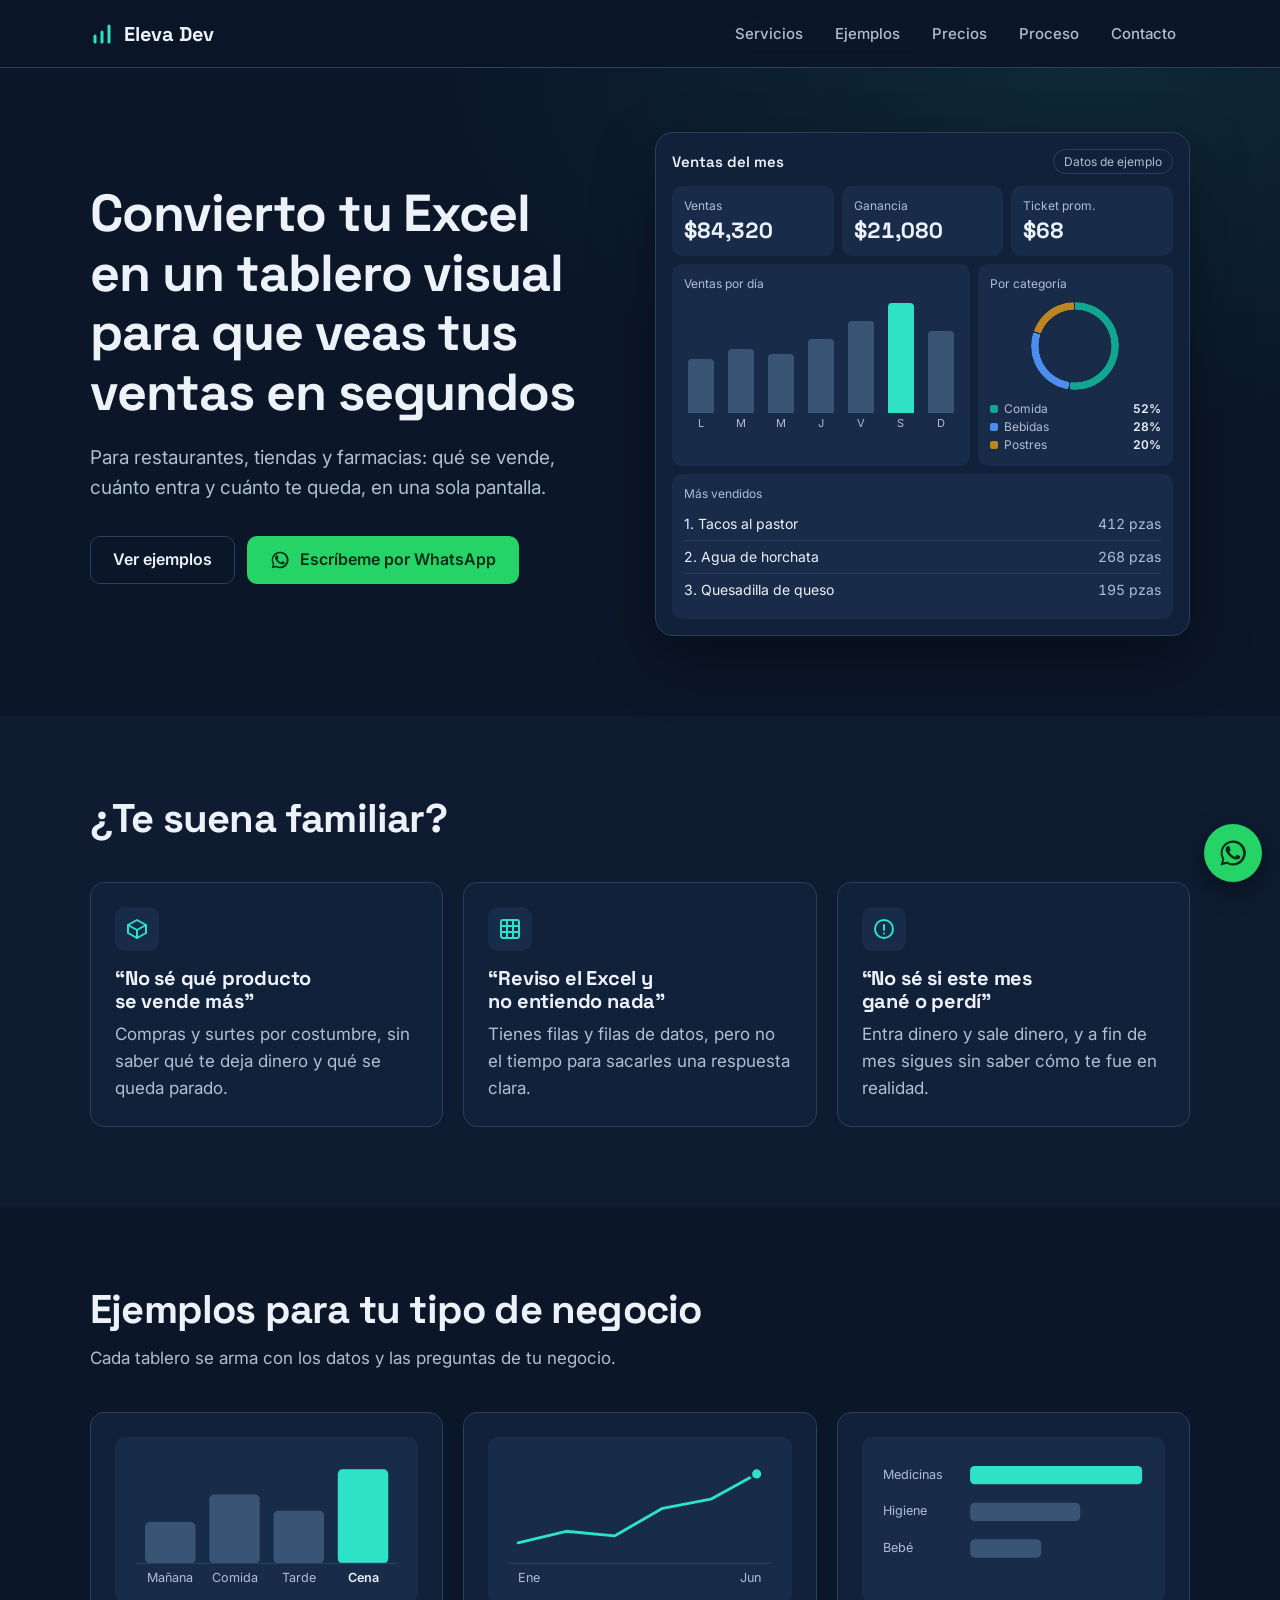
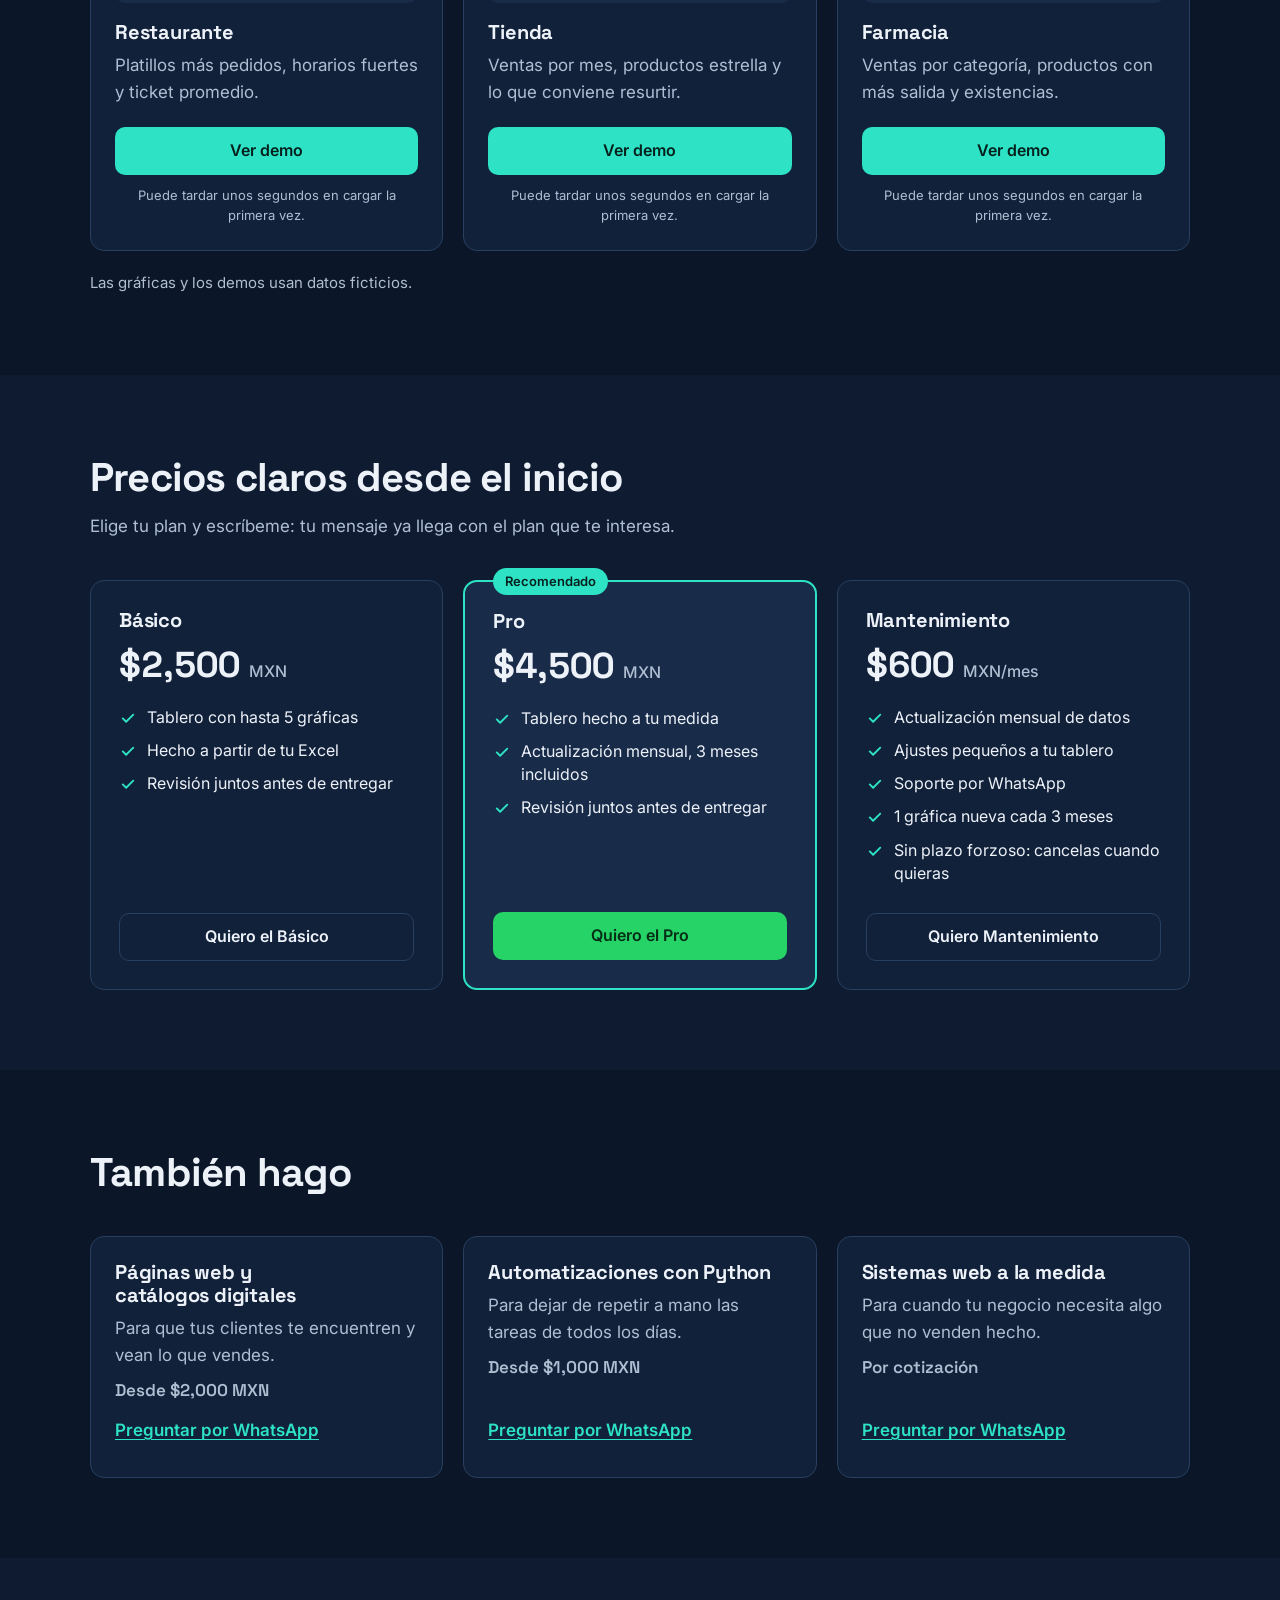
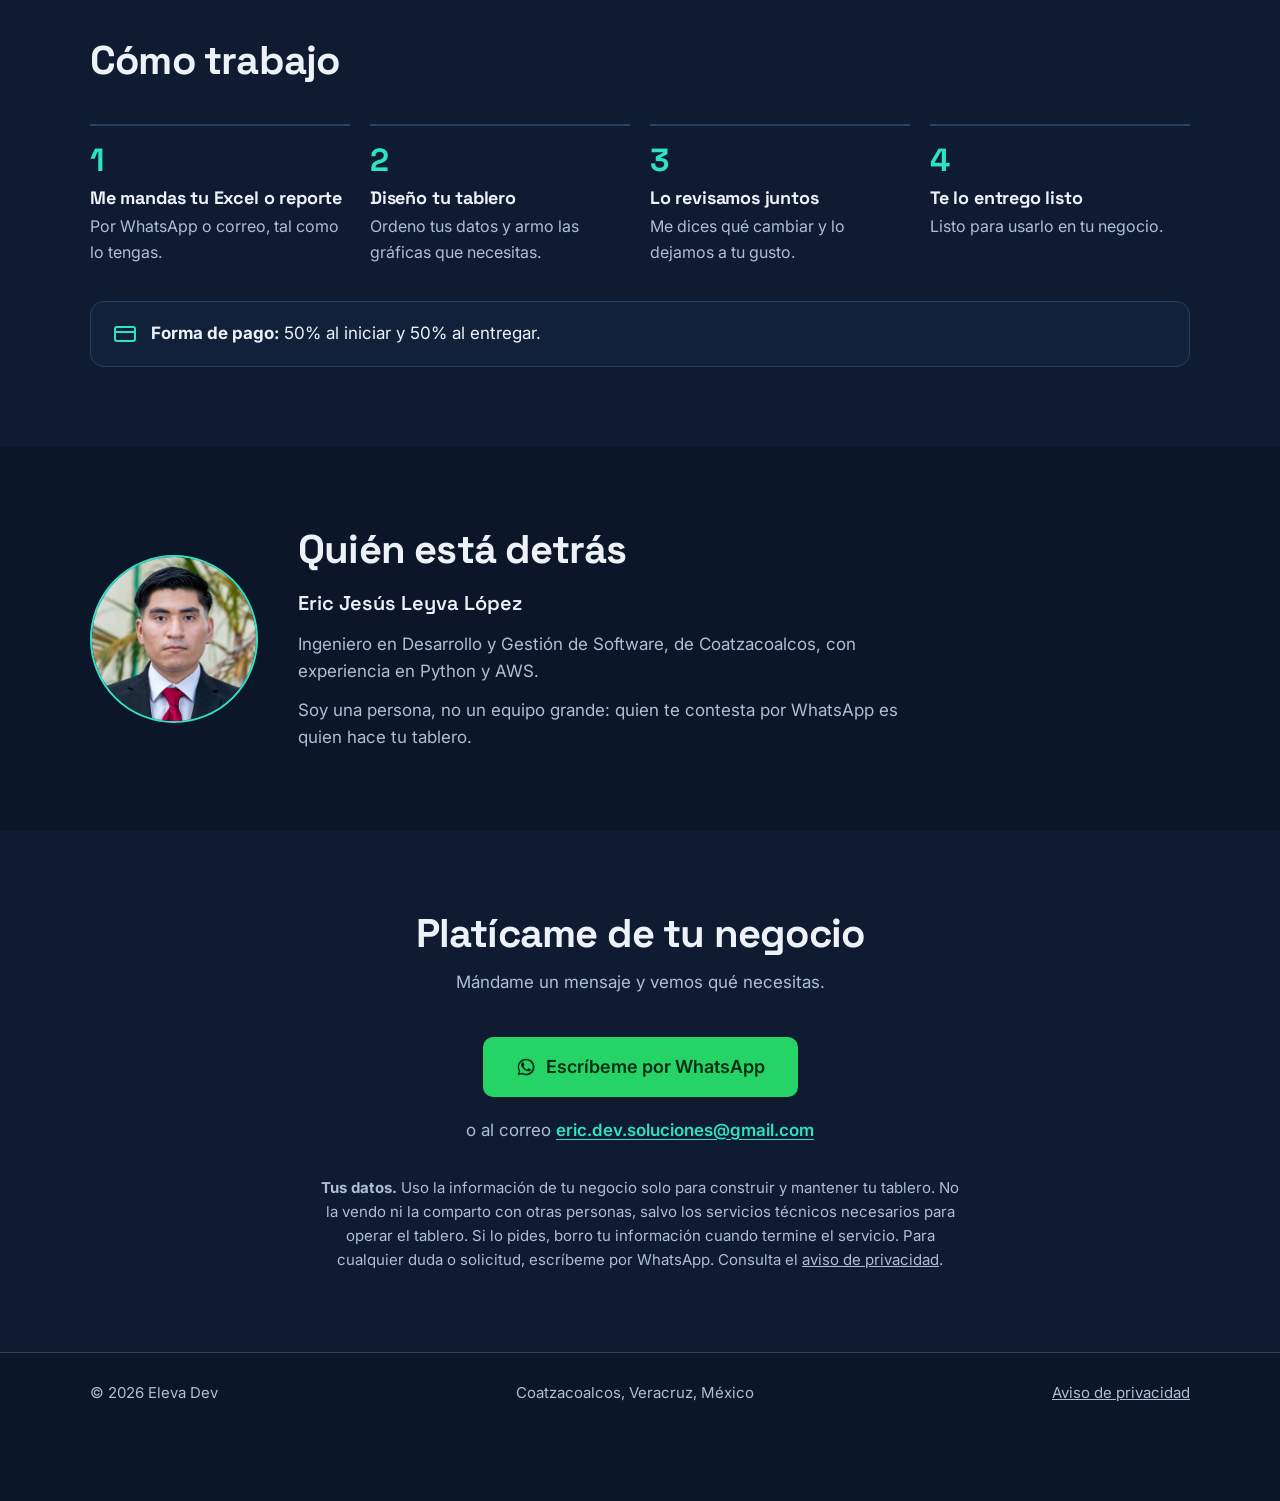
==== commit 3bbf1706: "Agregar aviso de privacidad" ====
--- a/index.html
+++ b/index.html
@@ -405,7 +405,7 @@
           Escríbeme por WhatsApp
         </a>
         <p class="contact-mail">o al correo <a href="#contacto" data-correo></a></p>
-        <p class="note" id="datos"><strong>Tus datos.</strong> Uso la información de tu negocio solo para construir y mantener tu tablero. No la vendo ni la comparto con otras personas, salvo los servicios técnicos necesarios para operar el tablero. Si lo pides, borro tu información cuando termine el servicio. Para cualquier duda o solicitud, escríbeme por WhatsApp.</p>
+        <p class="note" id="datos"><strong>Tus datos.</strong> Uso la información de tu negocio solo para construir y mantener tu tablero. No la vendo ni la comparto con otras personas, salvo los servicios técnicos necesarios para operar el tablero. Si lo pides, borro tu información cuando termine el servicio. Para cualquier duda o solicitud, escríbeme por WhatsApp. Consulta el <a href="privacidad.html">aviso de privacidad</a>.</p>
       </div>
     </section>
   </main>
@@ -418,6 +418,7 @@
     <div class="container">
       <span>&copy; <span id="anio">2026</span> <span data-config="estudio">Eleva Dev</span></span>
       <span data-config="ubicacion">Coatzacoalcos, Veracruz, México</span>
+      <a href="privacidad.html">Aviso de privacidad</a>
     </div>
   </footer>
 
--- a/css/styles.css
+++ b/css/styles.css
@@ -219,6 +219,17 @@
 /* ================= 10. PIE DE PÁGINA ================= */
 .site-footer { border-top: 1px solid var(--border); padding-block: 28px 96px; color: var(--text-muted); font-size: .9375rem; }
 .site-footer .container { display: flex; flex-wrap: wrap; justify-content: space-between; gap: 6px 24px; }
+.site-footer a { color: inherit; }
+
+/* Aviso de privacidad */
+.legal { max-width: 760px; padding-top: 48px; }
+.legal ul { list-style: disc; padding-left: 22px; margin-block: 10px; }
+.legal h1 { font-size: clamp(2rem, 1.6rem + 2vw, 2.75rem); }
+.legal h2 { font-size: 1.375rem; margin-top: 36px; margin-bottom: 10px; }
+.legal p, .legal li { color: var(--text-muted); overflow-wrap: anywhere; }
+.legal p { margin-block: 10px; }
+.legal strong { color: var(--text); }
+.legal-fecha { font-size: .9375rem; }
 
 /* ================= BOTÓN FLOTANTE DE WHATSAPP ================= */
 .wa-float { position: fixed; right: 18px; bottom: 18px; z-index: 40; width: 58px; height: 58px; display: grid; place-items: center; border-radius: 50%; background: var(--whatsapp); color: var(--on-whatsapp); box-shadow: 0 8px 24px rgba(0, 0, 0, .4); transition: background-color .18s ease, transform .18s ease; }
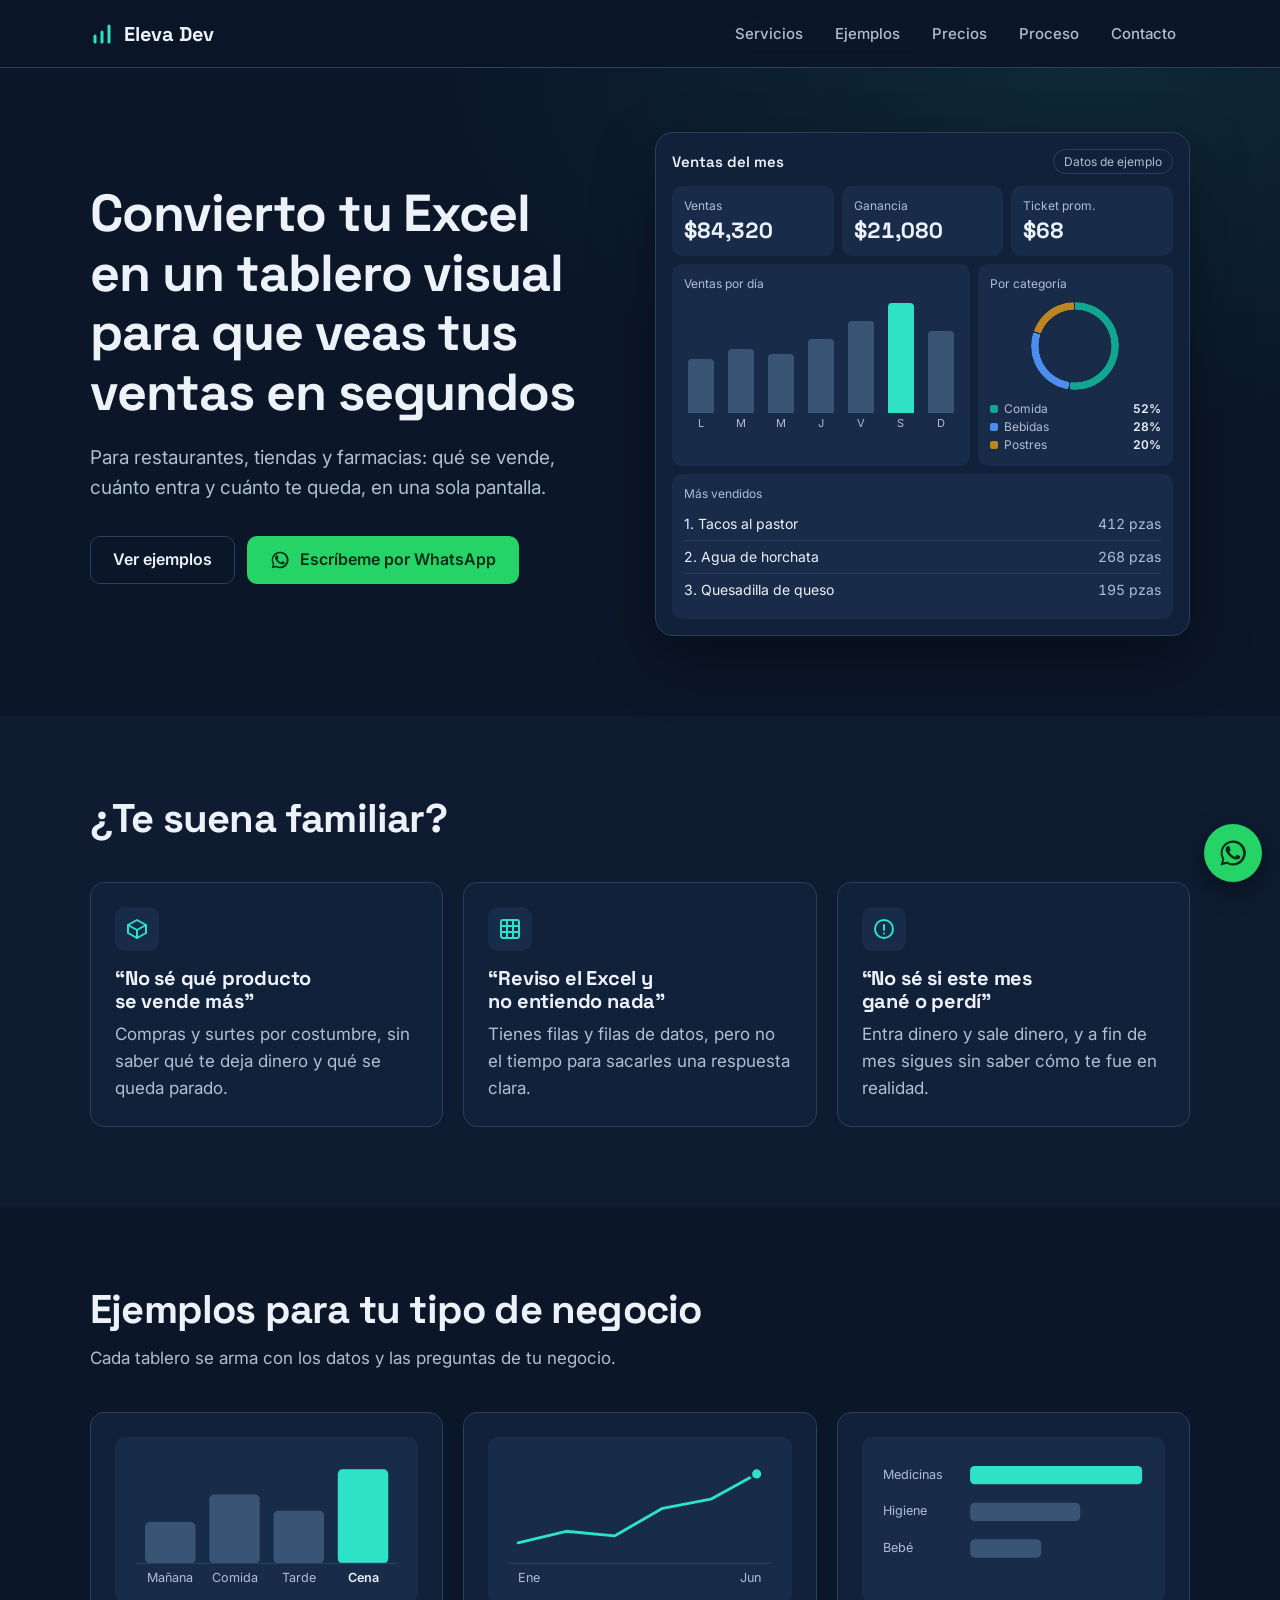
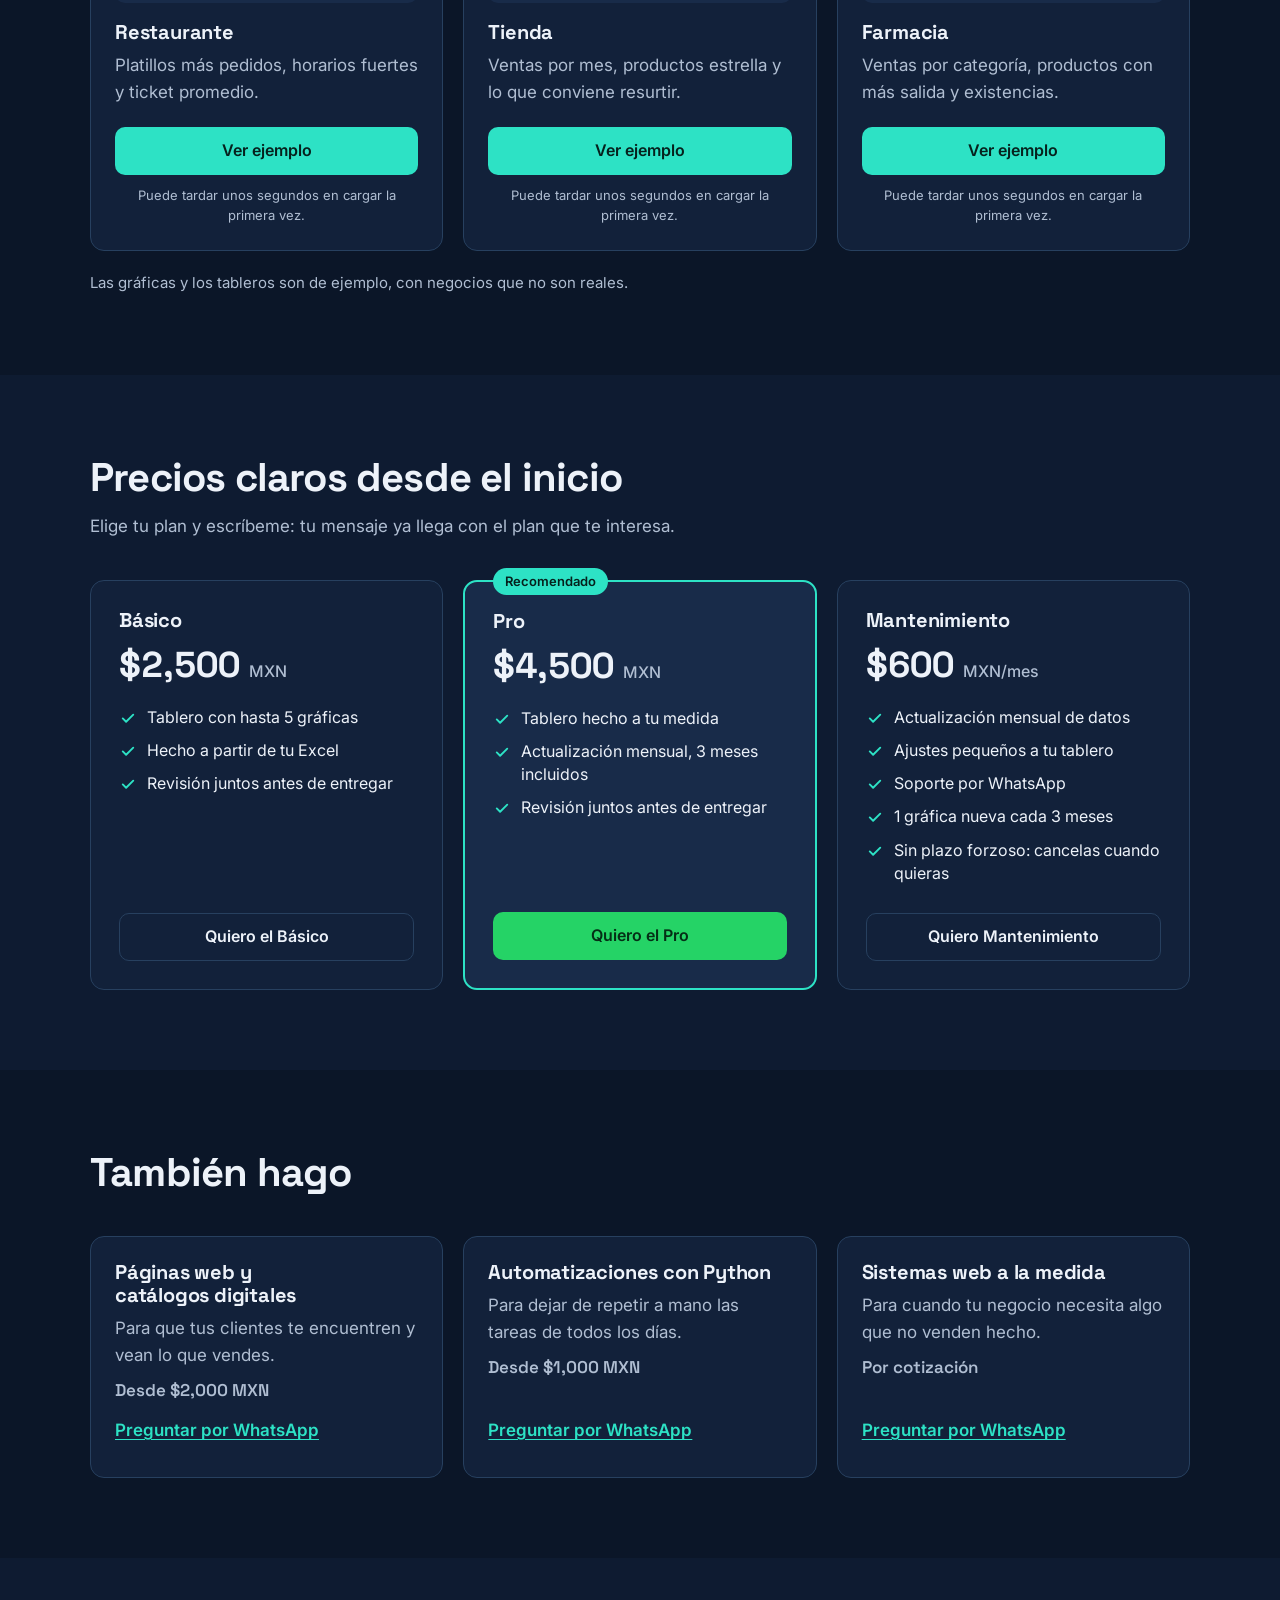
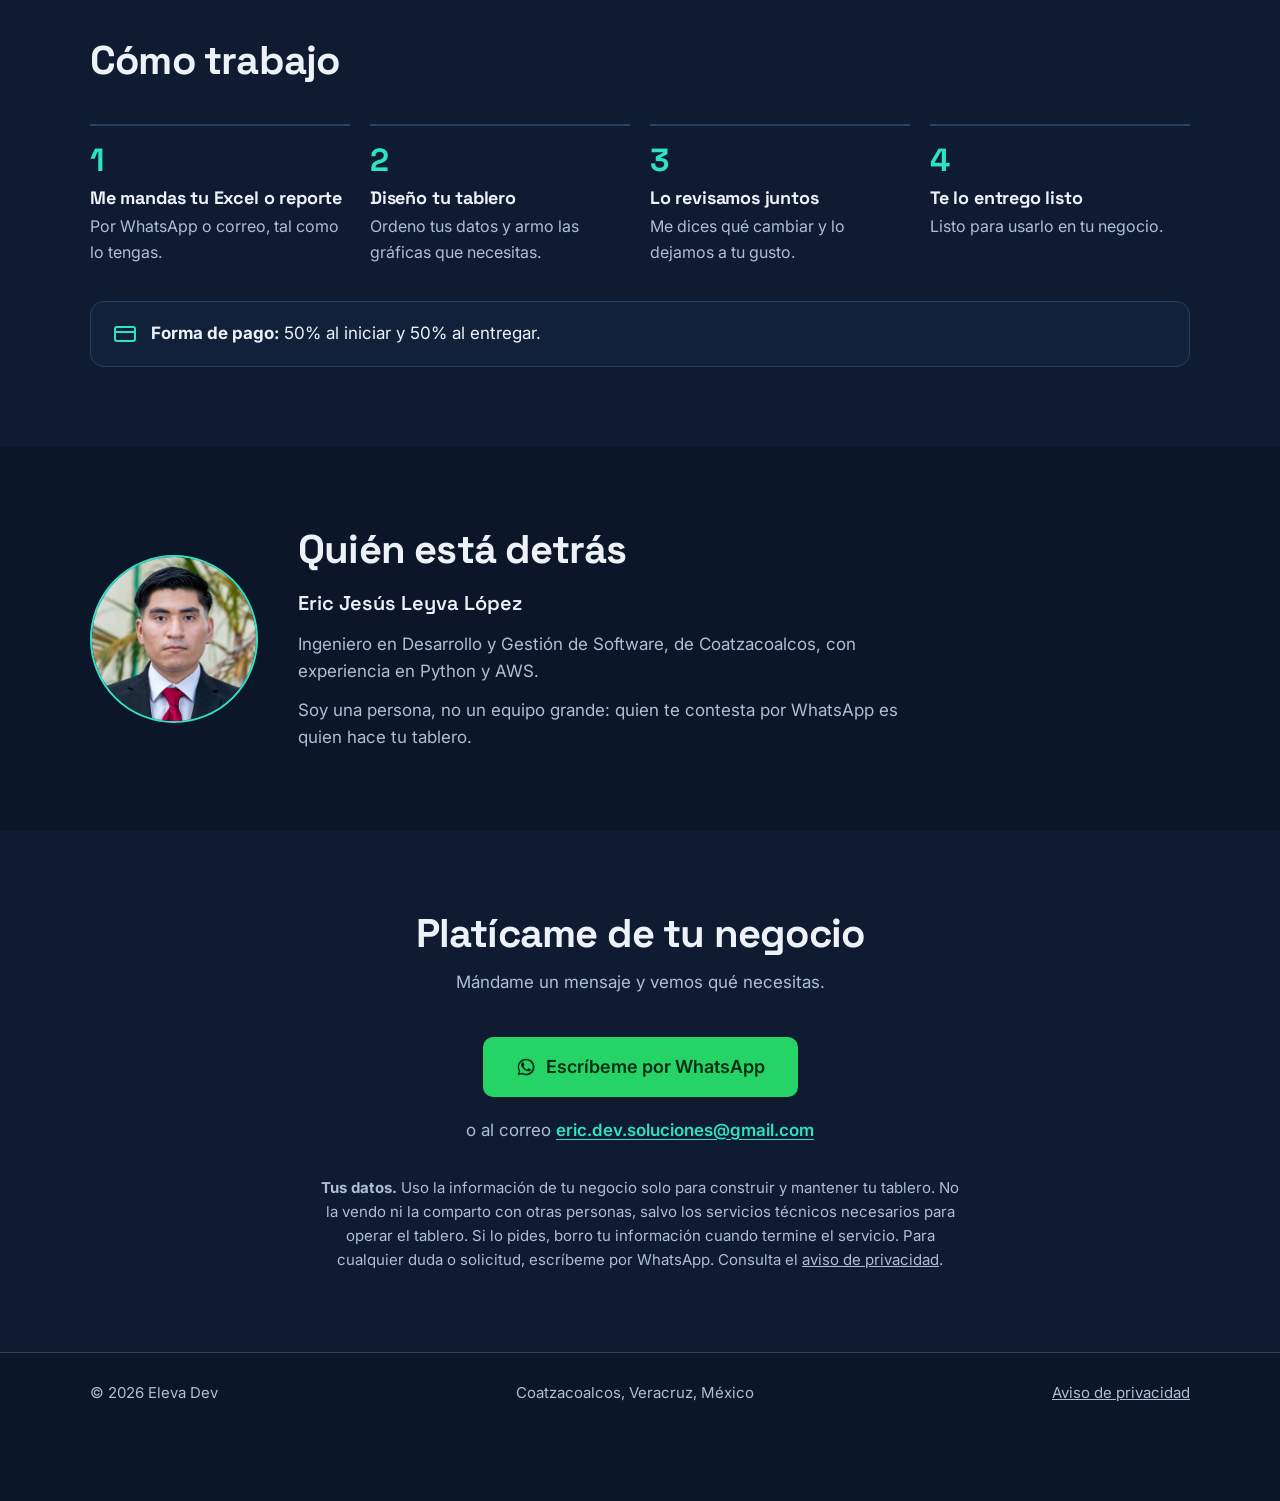
==== commit ba5d0fee: "Cambiar demo por ejemplo en el sitio" ====
--- a/index.html
+++ b/index.html
@@ -98,7 +98,7 @@
           </div>
         </div>
 
-        <div class="mock reveal" role="img" aria-label="Ejemplo de tablero de ventas de un restaurante con datos ficticios: ventas del mes de 84,320 pesos, ganancia de 21,080 pesos y ticket promedio de 68 pesos. El sábado es el día con más ventas y los tacos al pastor son el producto más vendido.">
+        <div class="mock reveal" role="img" aria-label="Ejemplo de tablero de ventas de un restaurante que no es real: ventas del mes de 84,320 pesos, ganancia de 21,080 pesos y ticket promedio de 68 pesos. El sábado es el día con más ventas y los tacos al pastor son el producto más vendido.">
           <div class="mock-top">
             <span class="mock-title">Ventas del mes</span>
             <span class="mock-tag">Datos de ejemplo</span>
@@ -181,7 +181,7 @@
     <!-- ===================================================================
          4. EJEMPLOS (portafolio)
          Qué puedes modificar: el texto y el link de cada demo.
-         En cada botón "Ver demo" cambia href="#" por el link de Streamlit.
+         En cada botón "Ver ejemplo" cambia href="#" por el link de Streamlit.
          =================================================================== -->
     <section class="section" id="ejemplos" aria-labelledby="titulo-ejemplos">
       <div class="container">
@@ -209,7 +209,7 @@
             <h3>Restaurante</h3>
             <p>Platillos más pedidos, horarios fuertes y ticket promedio.</p>
             <!-- Link de Streamlit del restaurante -->
-            <a class="btn btn--primary" href="https://palapa-demo.streamlit.app/" target="_blank" rel="noopener" aria-label="Ver demo del tablero para restaurante">Ver demo</a>
+            <a class="btn btn--primary" href="https://palapa-demo.streamlit.app/" target="_blank" rel="noopener" aria-label="Ver ejemplo del tablero para restaurante">Ver ejemplo</a>
             <p class="demo-note">Puede tardar unos segundos en cargar la primera vez.</p>
           </article>
 
@@ -226,7 +226,7 @@
             </div>
             <h3>Tienda</h3>
             <p>Ventas por mes, productos estrella y lo que conviene resurtir.</p>
-            <a class="btn btn--primary" href="https://demo-tienda.streamlit.app/" target="_blank" rel="noopener" aria-label="Ver demo del tablero para tienda">Ver demo</a>
+            <a class="btn btn--primary" href="https://demo-tienda.streamlit.app/" target="_blank" rel="noopener" aria-label="Ver ejemplo del tablero para tienda">Ver ejemplo</a>
             <p class="demo-note">Puede tardar unos segundos en cargar la primera vez.</p>
           </article>
 
@@ -244,11 +244,11 @@
             </div>
             <h3>Farmacia</h3>
             <p>Ventas por categoría, productos con más salida y existencias.</p>
-            <a class="btn btn--primary" href="https://demo-farmacia.streamlit.app/" target="_blank" rel="noopener" aria-label="Ver demo del tablero para farmacia">Ver demo</a>
+            <a class="btn btn--primary" href="https://demo-farmacia.streamlit.app/" target="_blank" rel="noopener" aria-label="Ver ejemplo del tablero para farmacia">Ver ejemplo</a>
             <p class="demo-note">Puede tardar unos segundos en cargar la primera vez.</p>
           </article>
         </div>
-        <p class="note reveal">Las gráficas y los demos usan datos ficticios.</p>
+        <p class="note reveal">Las gráficas y los tableros son de ejemplo, con negocios que no son reales.</p>
       </div>
     </section>
 
